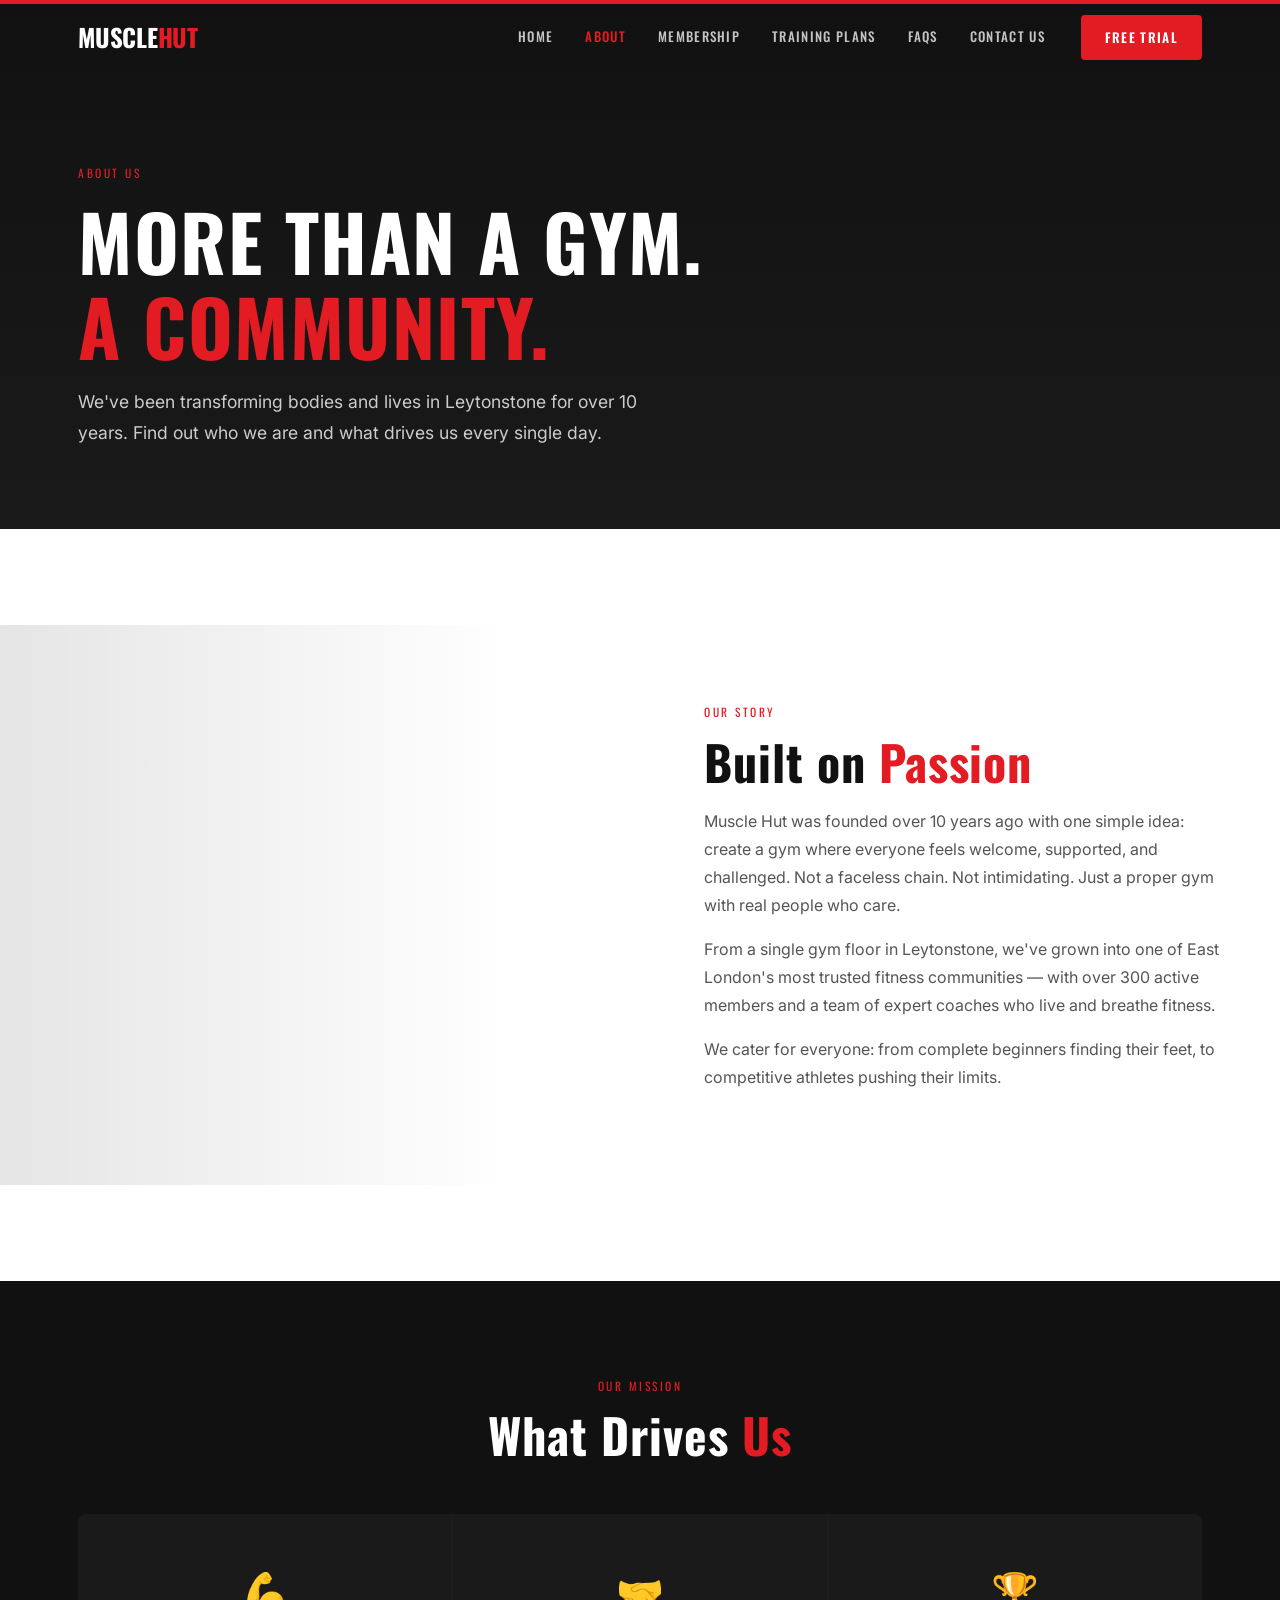
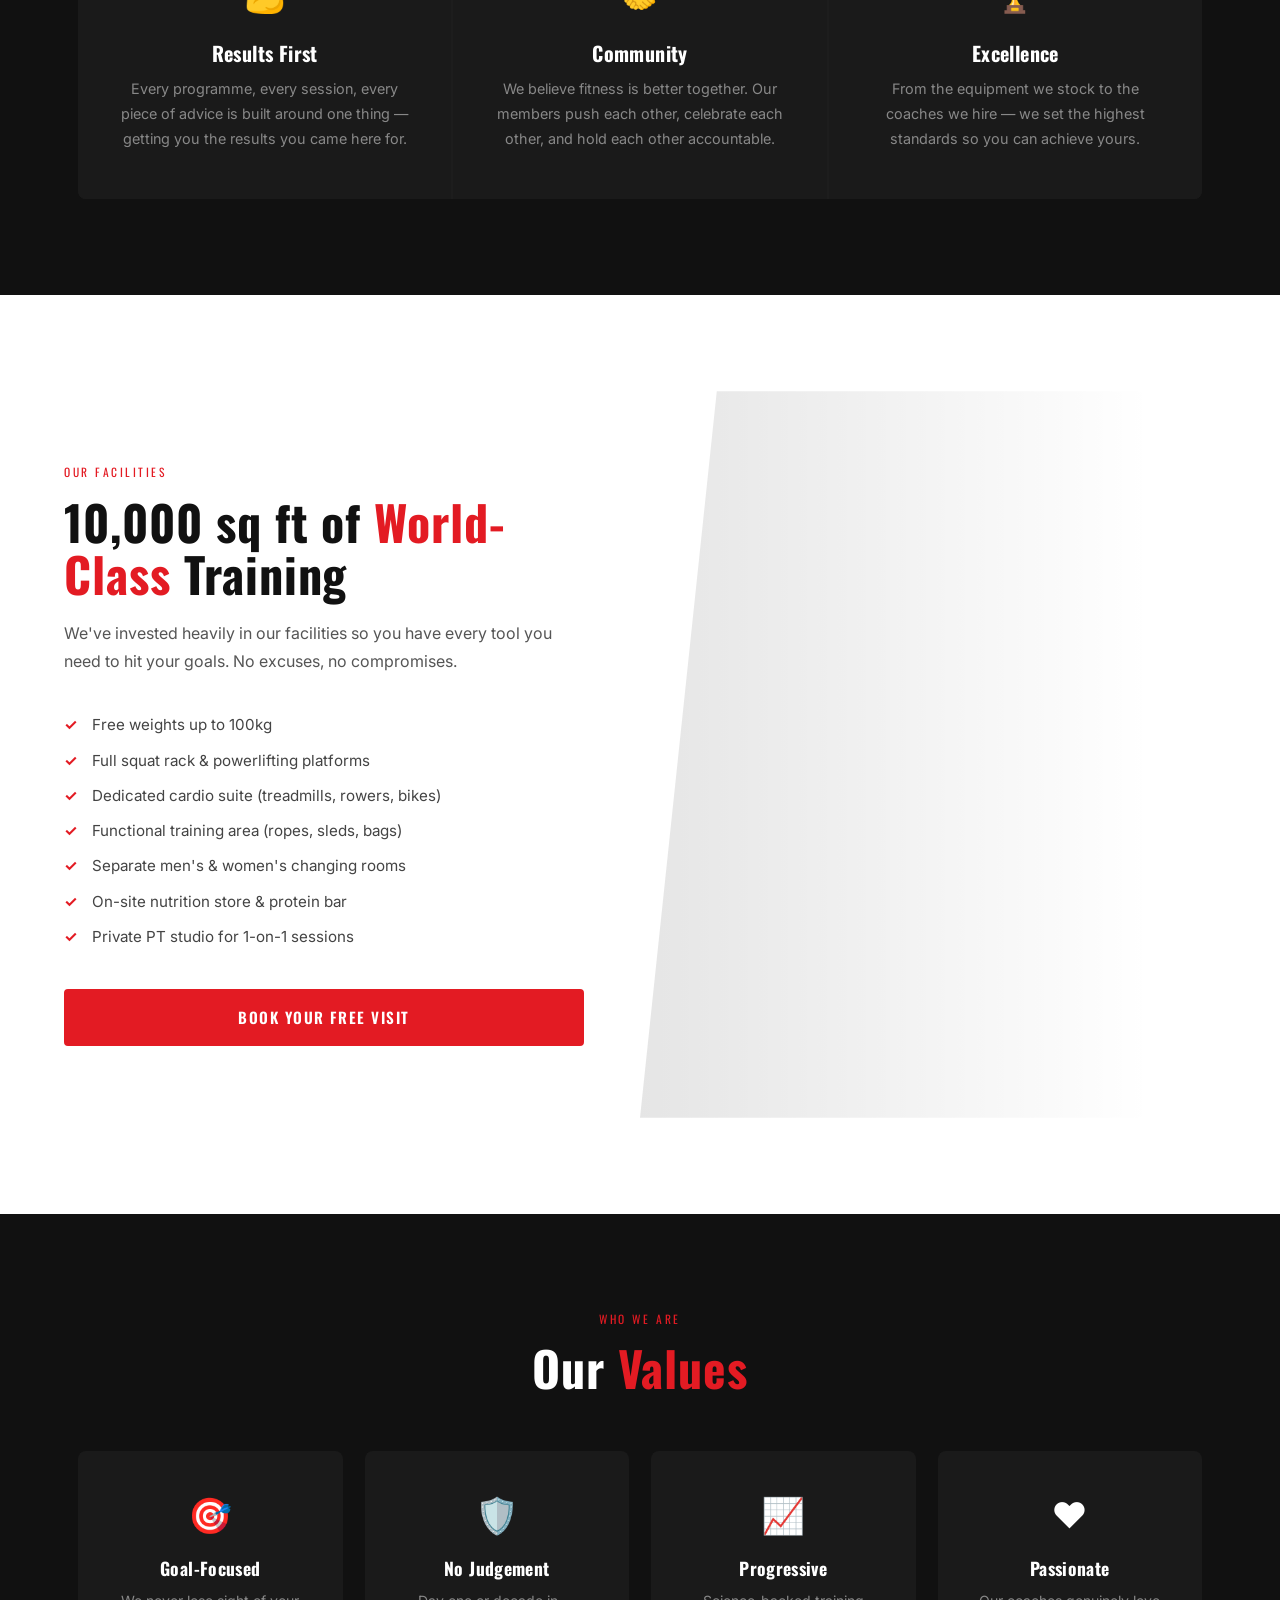
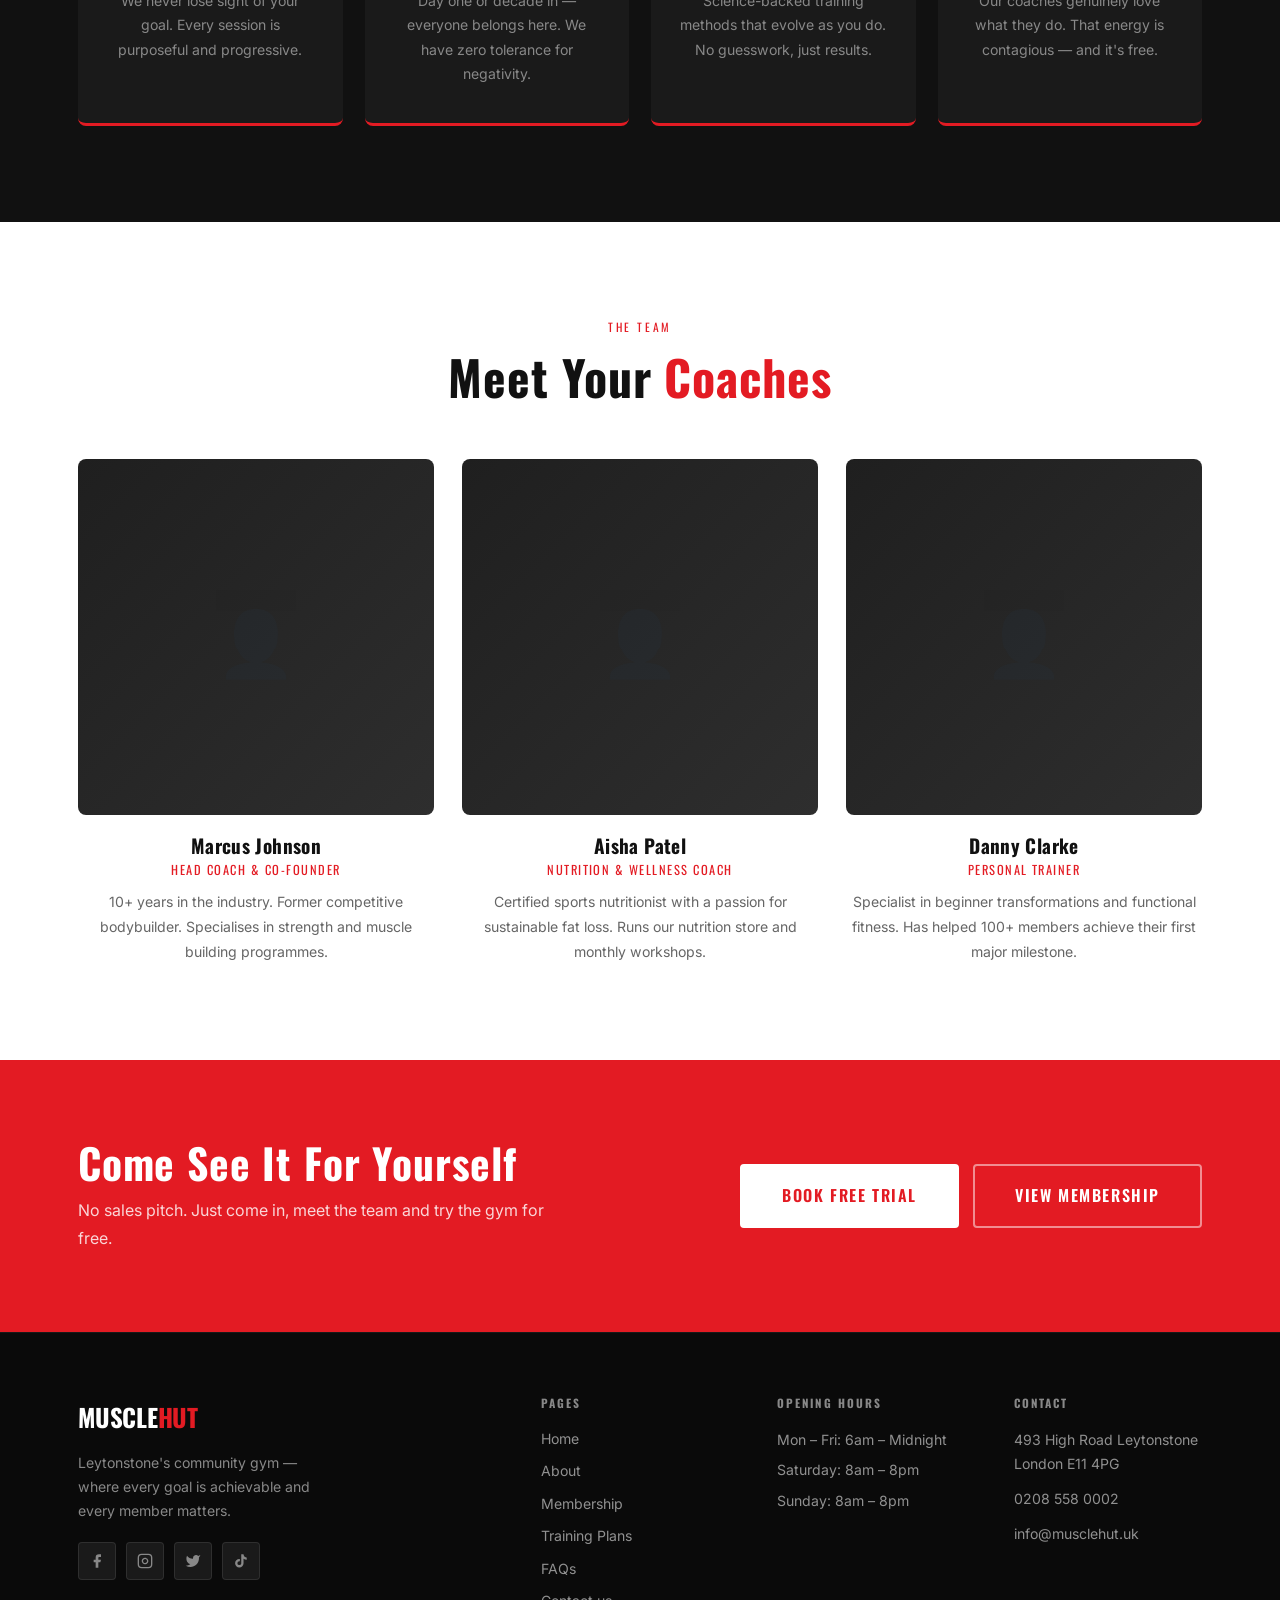
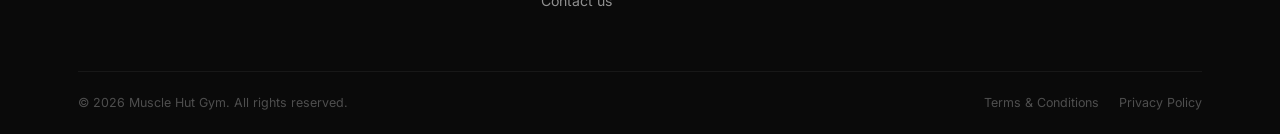
==== about.html @ a93a9c85 "Add files via upload" ====
<!DOCTYPE html>
<html lang="en">
<head>
  <meta charset="UTF-8" />
  <meta name="viewport" content="width=device-width, initial-scale=1.0" />
  <title>About Us | Muscle Hut Gym Leytonstone</title>
  <meta name="description" content="Learn about Muscle Hut Gym — our story, our coaches, and our mission to help every member achieve their fitness goals in Leytonstone." />
  <link rel="preconnect" href="https://fonts.googleapis.com" />
  <link rel="preconnect" href="https://fonts.gstatic.com" crossorigin />
  <link href="https://fonts.googleapis.com/css2?family=Oswald:wght@400;500;600;700&family=Inter:wght@300;400;500;600&display=swap" rel="stylesheet" />
  <link rel="stylesheet" href="style.css" />
  <style>
    /* Diagonal slide-over for about page */
    .slide-over-section {
      position: relative;
      background: var(--white);
      overflow: hidden;
    }
    .slide-over-inner {
      display: grid;
      grid-template-columns: 1fr 1fr;
      min-height: 560px;
      align-items: stretch;
    }
    .slide-img-panel {
      position: relative;
      overflow: hidden;
      clip-path: polygon(0 0, 100% 0, 88% 100%, 0 100%);
    }
    .slide-img-bg {
      position: absolute;
      inset: 0;
      width: 100%;
      height: 100%;
      object-fit: cover;
      transform: scale(1.08);
      transition: transform 0.9s cubic-bezier(0.25, 0.46, 0.45, 0.94);
      background-size: cover;
      background-position: center;
    }
    .slide-img-panel::after {
      content: '';
      position: absolute;
      inset: 0;
      background: linear-gradient(to right, rgba(0,0,0,0.1) 0%, transparent 80%);
      z-index: 1;
    }
    .slide-over-section.in-view .slide-img-bg { transform: scale(1); }
    .slide-text-panel {
      padding: 72px 56px 72px 64px;
      display: flex;
      flex-direction: column;
      justify-content: center;
    }
    .slide-text-panel h2 { color: var(--dark); margin-bottom: 18px; }
    .slide-text-panel p  { color: #555; margin-bottom: 16px; }
    .slide-text-panel .check-list li { color: #444; }

    /* Reversed layout */
    .slide-over-inner.reverse { direction: rtl; }
    .slide-over-inner.reverse > * { direction: ltr; }
    .slide-over-inner.reverse .slide-img-panel {
      clip-path: polygon(12% 0, 100% 0, 100% 100%, 0 100%);
    }

    .about-mission { background: var(--dark); padding: 96px 0; }
    .about-mission h2 { color: var(--white); text-align: center; margin-bottom: 52px; }
    .mission-grid {
      display: grid;
      grid-template-columns: repeat(3, 1fr);
      gap: 2px;
      background: rgba(255,255,255,0.05);
      border-radius: var(--radius-lg);
      overflow: hidden;
    }
    .mission-block {
      background: var(--dark-2);
      padding: 48px 36px;
      text-align: center;
      transition: background var(--transition);
    }
    .mission-block:hover { background: var(--dark-3); }
    .mission-icon { font-size: 2.4rem; margin-bottom: 18px; }
    .mission-block h3 { color: var(--white); margin-bottom: 12px; font-size: 1.25rem; }
    .mission-block p  { font-size: 0.9rem; color: var(--grey); }

    @media (max-width: 900px) {
      .slide-over-inner,
      .slide-over-inner.reverse { grid-template-columns: 1fr; direction: ltr; }
      .slide-img-panel { clip-path: none !important; height: 320px; }
      .slide-text-panel { padding: 52px 28px; }
      .mission-grid { grid-template-columns: 1fr; }
    }
  </style>
</head>
<body>

  <!-- NAV -->
  <nav id="navbar">
    <div class="nav-inner">
      <a href="index.html" class="logo"><span class="logo-muscle">MUSCLE</span><span class="logo-hut">HUT</span></a>
      <ul class="nav-links">
        <li><a href="index.html">Home</a></li>
        <li><a href="about.html" class="active">About</a></li>
        <li><a href="membership.html">Membership</a></li>
        <li><a href="training-plans.html">Training Plans</a></li>
        <li><a href="faqs.html">FAQs</a></li>
        <li><a href="contact.html">Contact us</a></li>
      </ul>
      <a href="contact.html" class="btn btn-red nav-cta">Free Trial</a>
      <button class="hamburger" aria-label="Menu"><span></span><span></span><span></span></button>
    </div>
    <div class="mobile-menu">
      <a href="index.html">Home</a>
      <a href="about.html">About</a>
      <a href="membership.html">Membership</a>
      <a href="training-plans.html">Training Plans</a>
      <a href="faqs.html">FAQs</a>
      <a href="contact.html">Contact us</a>
      <a href="contact.html" class="btn btn-red">Book Free Trial</a>
    </div>
  </nav>

  <!-- PAGE HERO -->
  <div class="page-hero" style="background:linear-gradient(to bottom, var(--dark) 0%, #1a1a1a 100%);">
    <div class="container">
      <span class="page-hero-eyebrow">About Us</span>
      <h1>More Than a Gym.<br /><span class="text-red">A Community.</span></h1>
      <p>We've been transforming bodies and lives in Leytonstone for over 10 years. Find out who we are and what drives us every single day.</p>
    </div>
  </div>

  <!-- OUR STORY — SLIDE-OVER -->
  <section class="slide-over-section" id="story">
    <div class="slide-over-inner">
      <div class="slide-img-panel">
        <div class="slide-img-bg" style="background-image:url('https://images.unsplash.com/photo-1571019614242-c5c5dee9f50b?w=900&q=80');"></div>
      </div>
      <div class="slide-text-panel">
        <span class="section-eyebrow">OUR STORY</span>
        <h2>Built on <span class="text-red">Passion</span></h2>
        <p>Muscle Hut was founded over 10 years ago with one simple idea: create a gym where everyone feels welcome, supported, and challenged. Not a faceless chain. Not intimidating. Just a proper gym with real people who care.</p>
        <p>From a single gym floor in Leytonstone, we've grown into one of East London's most trusted fitness communities — with over 300 active members and a team of expert coaches who live and breathe fitness.</p>
        <p>We cater for everyone: from complete beginners finding their feet, to competitive athletes pushing their limits.</p>
      </div>
    </div>
  </section>

  <!-- OUR MISSION -->
  <section class="about-mission">
    <div class="container">
      <span class="section-eyebrow" style="display:block;text-align:center;">OUR MISSION</span>
      <h2>What Drives <span class="text-red">Us</span></h2>
      <div class="mission-grid">
        <div class="mission-block fade-up">
          <div class="mission-icon">💪</div>
          <h3>Results First</h3>
          <p>Every programme, every session, every piece of advice is built around one thing — getting you the results you came here for.</p>
        </div>
        <div class="mission-block fade-up">
          <div class="mission-icon">🤝</div>
          <h3>Community</h3>
          <p>We believe fitness is better together. Our members push each other, celebrate each other, and hold each other accountable.</p>
        </div>
        <div class="mission-block fade-up">
          <div class="mission-icon">🏆</div>
          <h3>Excellence</h3>
          <p>From the equipment we stock to the coaches we hire — we set the highest standards so you can achieve yours.</p>
        </div>
      </div>
    </div>
  </section>

  <!-- FACILITIES — SLIDE-OVER REVERSED -->
  <section class="slide-over-section" id="facilities">
    <div class="slide-over-inner reverse">
      <div class="slide-img-panel">
        <div class="slide-img-bg" style="background-image:url('https://images.unsplash.com/photo-1534438327276-14e5300c3a48?w=900&q=80');"></div>
      </div>
      <div class="slide-text-panel">
        <span class="section-eyebrow">OUR FACILITIES</span>
        <h2>10,000 sq ft of <span class="text-red">World-Class</span> Training</h2>
        <p>We've invested heavily in our facilities so you have every tool you need to hit your goals. No excuses, no compromises.</p>
        <ul class="check-list">
          <li>Free weights up to 100kg</li>
          <li>Full squat rack & powerlifting platforms</li>
          <li>Dedicated cardio suite (treadmills, rowers, bikes)</li>
          <li>Functional training area (ropes, sleds, bags)</li>
          <li>Separate men's & women's changing rooms</li>
          <li>On-site nutrition store & protein bar</li>
          <li>Private PT studio for 1-on-1 sessions</li>
        </ul>
        <a href="contact.html" class="btn btn-red" style="margin-top:8px;">Book Your Free Visit</a>
      </div>
    </div>
  </section>

  <!-- VALUES -->
  <section class="values-section" style="background:var(--dark);padding:96px 0;">
    <div class="container">
      <span class="section-eyebrow" style="display:block;text-align:center;">WHO WE ARE</span>
      <h2 class="text-white text-center">Our <span class="text-red">Values</span></h2>
      <div class="values-grid" style="margin-top:52px;">
        <div class="value-card fade-up">
          <div class="value-icon">🎯</div>
          <h3>Goal-Focused</h3>
          <p>We never lose sight of your goal. Every session is purposeful and progressive.</p>
        </div>
        <div class="value-card fade-up">
          <div class="value-icon">🛡️</div>
          <h3>No Judgement</h3>
          <p>Day one or decade in — everyone belongs here. We have zero tolerance for negativity.</p>
        </div>
        <div class="value-card fade-up">
          <div class="value-icon">📈</div>
          <h3>Progressive</h3>
          <p>Science-backed training methods that evolve as you do. No guesswork, just results.</p>
        </div>
        <div class="value-card fade-up">
          <div class="value-icon">❤️</div>
          <h3>Passionate</h3>
          <p>Our coaches genuinely love what they do. That energy is contagious — and it's free.</p>
        </div>
      </div>
    </div>
  </section>

  <!-- TEAM -->
  <section class="team-section">
    <div class="container">
      <span class="section-eyebrow" style="display:block;text-align:center;">THE TEAM</span>
      <h2 class="text-center">Meet Your <span class="text-red">Coaches</span></h2>
      <div class="team-grid" style="margin-top:52px;">
        <div class="team-card fade-up">
          <div class="team-photo">
            <div class="team-photo-inner" style="background:linear-gradient(135deg,#1f1f1f,#2e2e2e);">
              <span style="font-size:4rem;opacity:0.2;">👤</span>
            </div>
          </div>
          <h3>Marcus Johnson</h3>
          <span class="role">Head Coach & Co-Founder</span>
          <p>10+ years in the industry. Former competitive bodybuilder. Specialises in strength and muscle building programmes.</p>
        </div>
        <div class="team-card fade-up">
          <div class="team-photo">
            <div class="team-photo-inner" style="background:linear-gradient(135deg,#1f1f1f,#2e2e2e);">
              <span style="font-size:4rem;opacity:0.2;">👤</span>
            </div>
          </div>
          <h3>Aisha Patel</h3>
          <span class="role">Nutrition & Wellness Coach</span>
          <p>Certified sports nutritionist with a passion for sustainable fat loss. Runs our nutrition store and monthly workshops.</p>
        </div>
        <div class="team-card fade-up">
          <div class="team-photo">
            <div class="team-photo-inner" style="background:linear-gradient(135deg,#1f1f1f,#2e2e2e);">
              <span style="font-size:4rem;opacity:0.2;">👤</span>
            </div>
          </div>
          <h3>Danny Clarke</h3>
          <span class="role">Personal Trainer</span>
          <p>Specialist in beginner transformations and functional fitness. Has helped 100+ members achieve their first major milestone.</p>
        </div>
      </div>
    </div>
  </section>

  <!-- CTA -->
  <section class="home-cta-banner">
    <div class="container">
      <div class="home-cta-inner">
        <div>
          <h2>Come See It For Yourself</h2>
          <p>No sales pitch. Just come in, meet the team and try the gym for free.</p>
        </div>
        <div class="cta-actions">
          <a href="contact.html" class="btn btn-white btn-lg">Book Free Trial</a>
          <a href="membership.html" class="btn btn-outline-white btn-lg">View Membership</a>
        </div>
      </div>
    </div>
  </section>

  <!-- FOOTER -->
  <footer class="site-footer">
    <div class="container">
      <div class="footer-top">
        <div class="footer-brand">
          <a href="index.html" class="logo"><span class="logo-muscle">MUSCLE</span><span class="logo-hut">HUT</span></a>
          <p>Leytonstone's community gym — where every goal is achievable and every member matters.</p>
          <div class="social-links" style="margin-top:20px;">
            <a href="https://www.facebook.com/p/Muscle-Hut-Gym-Leytonstone-100083789829434/" target="_blank" rel="noopener" class="social-btn" aria-label="Facebook"><svg viewBox="0 0 24 24" fill="currentColor"><path d="M18 2h-3a5 5 0 0 0-5 5v3H7v4h3v8h4v-8h3l1-4h-4V7a1 1 0 0 1 1-1h3z"/></svg></a>
            <a href="https://www.instagram.com/musclehutleytonstone/" target="_blank" rel="noopener" class="social-btn" aria-label="Instagram"><svg viewBox="0 0 24 24" fill="none" stroke="currentColor" stroke-width="2"><rect x="2" y="2" width="20" height="20" rx="5"/><path d="M16 11.37A4 4 0 1 1 12.63 8 4 4 0 0 1 16 11.37z"/><line x1="17.5" y1="6.5" x2="17.51" y2="6.5"/></svg></a>
            <a href="https://x.com/muscle_hut" target="_blank" rel="noopener" class="social-btn" aria-label="X (Twitter)"><svg viewBox="0 0 24 24" fill="currentColor"><path d="M23 3a10.9 10.9 0 0 1-3.14 1.53 4.48 4.48 0 0 0-7.86 3v1A10.66 10.66 0 0 1 3 4s-4 9 5 13a11.64 11.64 0 0 1-7 2c9 5 20 0 20-11.5a4.5 4.5 0 0 0-.08-.83A7.72 7.72 0 0 0 23 3z"/></svg></a>
            <a href="https://www.tiktok.com/@musclehutleytonstone_" target="_blank" rel="noopener" class="social-btn" aria-label="TikTok"><svg viewBox="0 0 24 24" fill="currentColor"><path d="M19.59 6.69a4.83 4.83 0 0 1-3.77-4.25V2h-3.45v13.67a2.89 2.89 0 0 1-2.88 2.5 2.89 2.89 0 0 1-2.89-2.89 2.89 2.89 0 0 1 2.89-2.89c.28 0 .54.04.79.1V9.01a6.33 6.33 0 0 0-.79-.05 6.34 6.34 0 0 0-6.34 6.34 6.34 6.34 0 0 0 6.34 6.34 6.34 6.34 0 0 0 6.33-6.34V8.69a8.18 8.18 0 0 0 4.78 1.52V6.73a4.85 4.85 0 0 1-1.01-.04z"/></svg></a>
          </div>
        </div>
        <div class="footer-col"><h4>Pages</h4><a href="index.html">Home</a><a href="about.html">About</a><a href="membership.html">Membership</a><a href="training-plans.html">Training Plans</a><a href="faqs.html">FAQs</a><a href="contact.html">Contact us</a></div>
        <div class="footer-col"><h4>Opening Hours</h4><p>Mon – Fri: 6am – Midnight</p><p>Saturday: 8am – 8pm</p><p>Sunday: 8am – 8pm</p></div>
        <div class="footer-col"><h4>Contact</h4><p>493 High Road Leytonstone<br />London E11 4PG</p><p style="margin-top:10px;"><a href="tel:02085580002" style="color:rgba(255,255,255,0.55);">0208 558 0002</a></p><p><a href="mailto:info@musclehut.uk" style="color:rgba(255,255,255,0.55);">info@musclehut.uk</a></p></div>
      </div>
      <div class="footer-bottom">
        <p>© 2026 Muscle Hut Gym. All rights reserved.</p>
        <div style="display:flex;gap:20px;"><a href="terms.html">Terms &amp; Conditions</a><a href="privacy.html">Privacy Policy</a></div>
      </div>
    </div>
  </footer>

  <div class="sticky-cta"><a href="contact.html" class="btn btn-red btn-full">Book Your FREE Trial</a></div>
  <script src="script.js"></script>
</body>
</html>
---- style.css ----
/* ============================================
   MUSCLE HUT — GLOBAL STYLES
   ============================================ */

:root {
  --red: #e31b23;
  --red-dark: #b51219;
  --black: #0a0a0a;
  --dark: #111111;
  --dark-2: #1a1a1a;
  --dark-3: #222222;
  --grey: #888888;
  --grey-light: #cccccc;
  --white: #ffffff;
  --font-heading: 'Oswald', sans-serif;
  --font-body: 'Inter', sans-serif;
  --radius: 4px;
  --radius-lg: 8px;
  --transition: 0.25s ease;
  --shadow: 0 4px 24px rgba(0,0,0,0.25);
  --shadow-lg: 0 8px 48px rgba(0,0,0,0.45);
}

*, *::before, *::after { box-sizing: border-box; margin: 0; padding: 0; }
html { scroll-behavior: smooth; }

body {
  background: var(--dark);
  color: var(--white);
  font-family: var(--font-body);
  font-size: 16px;
  line-height: 1.6;
  overflow-x: hidden;
}

img { display: block; max-width: 100%; }
a { color: inherit; text-decoration: none; }
ul { list-style: none; }

/* ---- TYPOGRAPHY ---- */
h1, h2, h3, h4 {
  font-family: var(--font-heading);
  font-weight: 700;
  line-height: 1.1;
  letter-spacing: 0.02em;
}
h1 { font-size: clamp(2.6rem, 6vw, 5rem); }
h2 { font-size: clamp(2rem, 4vw, 3rem); }
h3 { font-size: 1.4rem; }

p { color: var(--grey-light); line-height: 1.75; }

.text-red   { color: var(--red); }
.text-white { color: var(--white); }
.text-grey  { color: var(--grey); }
.text-dark  { color: var(--dark); }
.text-center { text-align: center; }

/* ---- LAYOUT ---- */
.container { max-width: 1180px; margin: 0 auto; padding: 0 28px; }

.page-hero {
  padding: 160px 0 80px;
  background: var(--dark);
  position: relative;
  overflow: hidden;
}
.page-hero::before {
  content: '';
  position: absolute;
  top: 0; left: 0; right: 0;
  height: 4px;
  background: var(--red);
}
.page-hero-eyebrow {
  display: inline-block;
  font-family: var(--font-heading);
  font-size: 0.72rem;
  letter-spacing: 0.22em;
  text-transform: uppercase;
  color: var(--red);
  margin-bottom: 16px;
}
.page-hero h1 { color: var(--white); text-transform: uppercase; margin-bottom: 20px; }
.page-hero p  { font-size: 1.1rem; color: var(--grey-light); max-width: 560px; }

section { padding: 96px 0; }

.section-eyebrow {
  display: inline-block;
  font-family: var(--font-heading);
  font-size: 0.72rem;
  letter-spacing: 0.22em;
  text-transform: uppercase;
  color: var(--red);
  margin-bottom: 14px;
}

.section-sub {
  font-size: 1.05rem;
  color: var(--grey);
  margin: 14px auto 52px;
  max-width: 540px;
}

/* ---- BUTTONS ---- */
.btn {
  display: inline-flex;
  align-items: center;
  justify-content: center;
  gap: 8px;
  padding: 14px 32px;
  border-radius: var(--radius);
  font-family: var(--font-heading);
  font-size: 0.95rem;
  font-weight: 600;
  letter-spacing: 0.1em;
  text-transform: uppercase;
  cursor: pointer;
  border: 2px solid transparent;
  transition: all var(--transition);
  white-space: nowrap;
}
.btn-red  { background: var(--red); color: var(--white); border-color: var(--red); }
.btn-red:hover { background: var(--red-dark); border-color: var(--red-dark); transform: translateY(-2px); box-shadow: 0 6px 24px rgba(227,27,35,0.4); }
.btn-outline { background: transparent; color: var(--white); border-color: rgba(255,255,255,0.35); }
.btn-outline:hover { border-color: var(--white); background: rgba(255,255,255,0.07); transform: translateY(-2px); }
.btn-outline-dark { background: transparent; color: var(--dark); border-color: rgba(0,0,0,0.3); }
.btn-outline-dark:hover { background: var(--dark); color: var(--white); border-color: var(--dark); }
.btn-outline-light { background: transparent; color: var(--white); border-color: rgba(255,255,255,0.3); }
.btn-outline-light:hover { border-color: var(--white); background: rgba(255,255,255,0.09); }
.btn-lg   { padding: 17px 40px; font-size: 1rem; }
.btn-full { width: 100%; }

/* ---- NAV ---- */
#navbar {
  position: fixed;
  top: 0; left: 0; right: 0;
  z-index: 1000;
  transition: background var(--transition), box-shadow var(--transition);
}
#navbar.scrolled {
  background: rgba(10,10,10,0.97);
  box-shadow: 0 2px 20px rgba(0,0,0,0.5);
  backdrop-filter: blur(14px);
}

.nav-inner {
  max-width: 1180px;
  margin: 0 auto;
  padding: 0 28px;
  display: flex;
  align-items: center;
  height: 74px;
  gap: 0;
}

.logo {
  font-family: var(--font-heading);
  font-size: 1.55rem;
  font-weight: 700;
  letter-spacing: -0.01em;
  flex-shrink: 0;
  margin-right: auto;
}
.logo-muscle { color: var(--white); }
.logo-hut    { color: var(--red); }

.nav-links {
  display: flex;
  gap: 8px;
  margin-right: 24px;
}
.nav-links a {
  font-family: var(--font-heading);
  font-size: 0.82rem;
  font-weight: 500;
  letter-spacing: 0.1em;
  text-transform: uppercase;
  color: rgba(255,255,255,0.75);
  padding: 8px 12px;
  border-radius: var(--radius);
  transition: color var(--transition), background var(--transition);
}
.nav-links a:hover,
.nav-links a.active { color: var(--white); }
.nav-links a.active { color: var(--red); }

.nav-cta { padding: 10px 22px; font-size: 0.82rem; flex-shrink: 0; }

.hamburger {
  display: none;
  flex-direction: column;
  gap: 5px;
  background: none;
  border: none;
  cursor: pointer;
  padding: 6px;
}
.hamburger span {
  display: block;
  width: 24px;
  height: 2px;
  background: var(--white);
  border-radius: 2px;
  transition: all var(--transition);
}

.mobile-menu {
  display: none;
  flex-direction: column;
  padding: 12px 28px 24px;
  background: rgba(10,10,10,0.98);
  border-top: 1px solid rgba(255,255,255,0.07);
  gap: 2px;
}
.mobile-menu a {
  font-family: var(--font-heading);
  font-size: 1rem;
  letter-spacing: 0.08em;
  text-transform: uppercase;
  padding: 13px 0;
  color: rgba(255,255,255,0.8);
  border-bottom: 1px solid rgba(255,255,255,0.05);
  transition: color var(--transition);
}
.mobile-menu a:last-child { border: none; margin-top: 8px; }
.mobile-menu a:hover { color: var(--red); }
.mobile-menu.open { display: flex; }

/* ---- FOOTER ---- */
.site-footer {
  background: var(--black);
  border-top: 1px solid rgba(255,255,255,0.06);
}
.footer-top {
  padding: 64px 0 48px;
  display: grid;
  grid-template-columns: 2.2fr 1fr 1fr 1fr;
  gap: 48px;
  border-bottom: 1px solid rgba(255,255,255,0.06);
}
.footer-brand p {
  margin-top: 14px;
  font-size: 0.88rem;
  color: var(--grey);
  line-height: 1.7;
  max-width: 260px;
}
.footer-col h4 {
  font-family: var(--font-heading);
  font-size: 0.72rem;
  letter-spacing: 0.18em;
  text-transform: uppercase;
  color: var(--grey);
  margin-bottom: 18px;
}
.footer-col a {
  display: block;
  font-size: 0.88rem;
  color: rgba(255,255,255,0.55);
  margin-bottom: 10px;
  transition: color var(--transition);
}
.footer-col a:hover { color: var(--red); }
.footer-col p {
  font-size: 0.88rem;
  color: rgba(255,255,255,0.55);
  margin-bottom: 6px;
}

.footer-bottom {
  padding: 20px 0;
  display: flex;
  align-items: center;
  justify-content: space-between;
  flex-wrap: wrap;
  gap: 12px;
}
.footer-bottom p { font-size: 0.78rem; color: rgba(255,255,255,0.28); margin: 0; }
.footer-bottom a { color: rgba(255,255,255,0.28); font-size: 0.78rem; transition: color var(--transition); }
.footer-bottom a:hover { color: var(--red); }

.social-links { display: flex; gap: 10px; }
.social-btn {
  width: 38px; height: 38px;
  background: var(--dark-2);
  border: 1px solid rgba(255,255,255,0.09);
  border-radius: var(--radius);
  display: flex;
  align-items: center;
  justify-content: center;
  color: var(--grey);
  transition: all var(--transition);
}
.social-btn svg { width: 16px; height: 16px; }
.social-btn:hover { background: var(--red); border-color: var(--red); color: var(--white); }

/* ---- TRUST BAR ---- */
.trust-bar { background: var(--red); padding: 14px 0; }
.trust-items {
  display: flex;
  align-items: center;
  justify-content: center;
  gap: 40px;
  flex-wrap: wrap;
}
.trust-item {
  display: flex;
  align-items: center;
  gap: 8px;
  font-family: var(--font-heading);
  font-size: 0.82rem;
  font-weight: 500;
  letter-spacing: 0.07em;
  text-transform: uppercase;
  color: var(--white);
}
.trust-item svg { flex-shrink: 0; }

/* ---- CHECK LIST ---- */
.check-list { display: flex; flex-direction: column; gap: 11px; margin: 22px 0 32px; }
.check-list li {
  font-size: 0.95rem;
  padding-left: 28px;
  position: relative;
}
.check-list li::before {
  content: '✓';
  position: absolute;
  left: 0;
  color: var(--red);
  font-weight: 700;
}

/* ---- FORMS ---- */
.form-group { display: flex; flex-direction: column; gap: 7px; }
.form-group label {
  font-family: var(--font-heading);
  font-size: 0.72rem;
  letter-spacing: 0.14em;
  text-transform: uppercase;
  color: var(--grey);
}
.form-row { display: grid; grid-template-columns: 1fr 1fr; gap: 14px; }

input, select, textarea {
  width: 100%;
  padding: 14px 16px;
  background: rgba(255,255,255,0.05);
  border: 1px solid rgba(255,255,255,0.11);
  border-radius: var(--radius);
  color: var(--white);
  font-family: var(--font-body);
  font-size: 0.95rem;
  outline: none;
  transition: border-color var(--transition);
}
input::placeholder,
textarea::placeholder { color: rgba(255,255,255,0.28); }
input:focus,
select:focus,
textarea:focus { border-color: var(--red); }

select {
  appearance: none;
  background-image: url("data:image/svg+xml,%3Csvg xmlns='http://www.w3.org/2000/svg' width='12' height='12' viewBox='0 0 24 24' fill='none' stroke='%23888' stroke-width='2'%3E%3Cpolyline points='6 9 12 15 18 9'%3E%3C/polyline%3E%3C/svg%3E");
  background-repeat: no-repeat;
  background-position: right 16px center;
  cursor: pointer;
}
select option { background: var(--dark-2); color: var(--white); }
textarea { resize: vertical; min-height: 130px; }

/* ---- ANIMATIONS ---- */
.fade-up {
  opacity: 0;
  transform: translateY(28px);
  transition: opacity 0.55s ease, transform 0.55s ease;
}
.fade-up.visible { opacity: 1; transform: translateY(0); }

/* ---- STICKY CTA ---- */
.sticky-cta {
  display: none;
  position: fixed;
  bottom: 0; left: 0; right: 0;
  z-index: 900;
  padding: 12px 16px;
  background: rgba(10,10,10,0.97);
  border-top: 1px solid rgba(255,255,255,0.09);
  box-shadow: 0 -4px 20px rgba(0,0,0,0.4);
}

/* ============================================
   HOME PAGE
   ============================================ */

/* Hero */
#home-hero {
  position: relative;
  min-height: 100vh;
  display: flex;
  align-items: center;
  overflow: hidden;
}
.home-hero-bg {
  position: absolute;
  inset: 0;
  background:
    url('https://images.unsplash.com/photo-1534438327276-14e5300c3a48?w=1600&q=80')
    center/cover no-repeat;
}
.home-hero-overlay {
  position: absolute;
  inset: 0;
  background: linear-gradient(
    to right,
    rgba(10,10,10,0.94) 0%,
    rgba(10,10,10,0.72) 55%,
    rgba(10,10,10,0.38) 100%
  );
}
.home-hero-content {
  position: relative;
  z-index: 2;
  padding: 140px 28px 100px;
  max-width: 680px;
  margin-left: auto;
  margin-right: auto;
}
@media (min-width: 1180px) {
  .home-hero-content {
    margin-left: calc((100vw - 1180px) / 2 + 28px);
    margin-right: 0;
  }
}
.hero-badge {
  display: inline-block;
  background: var(--red);
  color: var(--white);
  font-family: var(--font-heading);
  font-size: 0.68rem;
  font-weight: 600;
  letter-spacing: 0.22em;
  text-transform: uppercase;
  padding: 6px 14px;
  margin-bottom: 22px;
  border-radius: 2px;
}
#home-hero h1 {
  color: var(--white);
  text-transform: uppercase;
  margin-bottom: 22px;
  text-shadow: 0 2px 24px rgba(0,0,0,0.4);
}
.hero-sub {
  font-size: 1.12rem;
  color: rgba(255,255,255,0.72);
  margin-bottom: 38px;
  line-height: 1.75;
}
.hero-actions { display: flex; gap: 14px; flex-wrap: wrap; margin-bottom: 60px; }

.hero-stats { display: flex; align-items: center; gap: 32px; flex-wrap: wrap; }
.stat { display: flex; flex-direction: column; }
.stat-num {
  font-family: var(--font-heading);
  font-size: 2.2rem;
  font-weight: 700;
  color: var(--white);
  line-height: 1;
}
.stat-label {
  font-size: 0.72rem;
  color: rgba(255,255,255,0.45);
  letter-spacing: 0.1em;
  text-transform: uppercase;
  margin-top: 5px;
}
.stat-divider { width: 1px; height: 44px; background: rgba(255,255,255,0.14); }

.scroll-hint {
  position: absolute;
  bottom: 36px;
  left: 50%;
  transform: translateX(-50%);
  display: flex;
  flex-direction: column;
  align-items: center;
  gap: 8px;
  color: rgba(255,255,255,0.35);
  font-size: 0.62rem;
  letter-spacing: 0.18em;
  text-transform: uppercase;
  font-family: var(--font-heading);
}
.scroll-line {
  width: 1px;
  height: 42px;
  background: linear-gradient(to bottom, rgba(255,255,255,0.38), transparent);
  animation: scrollPulse 2s ease infinite;
}
@keyframes scrollPulse {
  0%,100% { opacity:0.4; transform:scaleY(1); }
  50%      { opacity:1;   transform:scaleY(0.55); }
}

/* Home About Preview */
.home-about { background: var(--white); }
.home-about-inner {
  display: grid;
  grid-template-columns: 1fr 1fr;
  gap: 80px;
  align-items: center;
}
.about-img-wrap { position: relative; }
.about-img-box {
  aspect-ratio: 4/5;
  background:
    url('https://images.unsplash.com/photo-1571019614242-c5c5dee9f50b?w=800&q=80')
    center/cover no-repeat;
  border-radius: var(--radius-lg);
  overflow: hidden;
  position: relative;
}
.about-img-box::after {
  content: '';
  position: absolute;
  inset: 0;
  background: linear-gradient(to top, rgba(0,0,0,0.45) 0%, transparent 50%);
}
.about-accent {
  position: absolute;
  bottom: -20px;
  right: -20px;
  background: var(--red);
  color: var(--white);
  padding: 20px 24px;
  border-radius: var(--radius-lg);
  box-shadow: var(--shadow);
  text-align: center;
  z-index: 2;
}
.accent-num  { display: block; font-family: var(--font-heading); font-size: 2rem; font-weight: 700; line-height: 1; }
.accent-text { display: block; font-size: 0.75rem; margin-top: 4px; opacity: 0.92; }

.home-about h2 { color: var(--dark); margin-bottom: 18px; }
.home-about .check-list li { color: #444; }

/* Home Features */
.home-features { background: var(--dark); }
.home-features h2 { color: var(--white); text-align: center; margin-bottom: 56px; }
.features-grid {
  display: grid;
  grid-template-columns: repeat(3, 1fr);
  gap: 2px;
  background: rgba(255,255,255,0.05);
  border-radius: var(--radius-lg);
  overflow: hidden;
}
.feature-card {
  background: var(--dark-2);
  padding: 38px 30px;
  transition: background var(--transition);
}
.feature-card:hover { background: var(--dark-3); }
.feature-icon { width: 44px; height: 44px; margin-bottom: 18px; color: var(--red); }
.feature-icon svg { width: 100%; height: 100%; }
.feature-card h3 { color: var(--white); margin-bottom: 10px; font-size: 1.15rem; }
.feature-card p  { font-size: 0.88rem; color: var(--grey); line-height: 1.65; }

/* Home Membership Preview */
.home-membership { background: #f4f4f4; }
.home-membership h2 { color: var(--dark); text-align: center; margin-bottom: 10px; }
.home-membership .section-sub { color: #666; }
.plans-preview {
  display: grid;
  grid-template-columns: repeat(3, 1fr);
  gap: 22px;
  margin-top: 44px;
}
.plan-card {
  background: #141414;
  border-radius: 12px;
  padding: 36px 28px;
  border: 1px solid rgba(255,255,255,0.07);
  position: relative;
  overflow: hidden;
  transition: transform 0.3s ease, box-shadow 0.3s ease, border-color 0.3s ease;
}
.plan-card::before {
  content: '';
  position: absolute;
  top: 0; left: 0; right: 0;
  height: 3px;
  border-radius: 12px 12px 0 0;
  background: rgba(255,255,255,0.12);
}
.plan-card:hover {
  transform: translateY(-6px);
  border-color: rgba(255,255,255,0.14);
  box-shadow: 0 20px 56px rgba(0,0,0,0.5);
}
.plan-featured {
  background: linear-gradient(145deg, #1f0809 0%, #141414 55%);
  border-color: rgba(227,27,35,0.28);
  transform: scale(1.04);
}
.plan-featured::before { background: var(--red); }
.plan-featured:hover {
  transform: scale(1.04) translateY(-6px);
  box-shadow: 0 20px 56px rgba(227,27,35,0.18), 0 0 0 1px var(--red);
}
.plan-badge {
  position: absolute;
  top: 14px; right: 14px;
  background: var(--red);
  color: var(--white);
  font-family: var(--font-heading);
  font-size: 0.6rem;
  font-weight: 700;
  letter-spacing: 0.18em;
  padding: 4px 10px;
  border-radius: 4px;
  white-space: nowrap;
}
.plan-name {
  display: block;
  font-family: var(--font-heading);
  font-size: 0.65rem;
  letter-spacing: 0.22em;
  color: rgba(255,255,255,0.38);
  margin-bottom: 8px;
  text-transform: uppercase;
}
.plan-featured .plan-name { color: rgba(255,255,255,0.5); }
.plan-price { display: flex; align-items: baseline; gap: 4px; margin-bottom: 20px; }
.price-num {
  font-family: var(--font-heading);
  font-size: 3rem;
  font-weight: 700;
  color: var(--white);
  line-height: 1;
  letter-spacing: -0.02em;
}
.plan-featured .price-num { color: var(--white); }
.price-period { color: rgba(255,255,255,0.38); font-size: 0.88rem; }

.plan-features {
  display: flex;
  flex-direction: column;
  gap: 10px;
  margin-bottom: 28px;
  padding-top: 16px;
  border-top: 1px solid rgba(255,255,255,0.07);
}
.plan-features li {
  font-size: 0.85rem;
  color: rgba(255,255,255,0.55);
  padding-left: 20px;
  position: relative;
}
.plan-features li::before { content: '✓'; position: absolute; left: 0; color: var(--red); font-weight: 700; }
.plan-features li.disabled { color: rgba(255,255,255,0.2); }
.plan-features li.disabled::before { content: '–'; color: rgba(255,255,255,0.2); }
.plan-featured .plan-features li { color: rgba(255,255,255,0.7); }
.plan-featured .plan-features li.disabled { color: rgba(255,255,255,0.18); }
.plan-featured .plan-features li.disabled::before { color: rgba(255,255,255,0.18); }

.plans-note { text-align: center; margin-top: 36px; font-size: 0.88rem; }
.plans-note a { text-decoration: underline; }

/* Home Training Plans Preview */
.home-training { background: var(--dark); }
.home-training h2 { color: var(--white); text-align: center; margin-bottom: 10px; }
.home-training .section-sub { text-align: center; }
.training-preview {
  display: grid;
  grid-template-columns: repeat(3, 1fr);
  gap: 22px;
  margin-top: 44px;
}

/* Home Testimonials */
.home-testimonials { background: var(--white); }
.home-testimonials h2 { color: var(--dark); text-align: center; margin-bottom: 52px; }
.testimonials-grid {
  display: grid;
  grid-template-columns: repeat(3, 1fr);
  gap: 22px;
}
.testimonial-card {
  background: #f7f7f7;
  border-radius: var(--radius-lg);
  padding: 32px 28px;
  border-left: 4px solid var(--red);
}
.stars { color: #f5a623; font-size: 0.95rem; letter-spacing: 2px; margin-bottom: 14px; }
.testimonial-card p { color: #333; font-size: 0.93rem; font-style: italic; line-height: 1.8; margin-bottom: 22px; }
.testimonial-author { display: flex; align-items: center; gap: 12px; }
.author-avatar {
  width: 42px; height: 42px;
  background: var(--red);
  border-radius: 50%;
  display: flex;
  align-items: center;
  justify-content: center;
  font-family: var(--font-heading);
  font-size: 0.8rem;
  font-weight: 700;
  color: var(--white);
  flex-shrink: 0;
}
.testimonial-author strong { display: block; color: var(--dark); font-family: var(--font-heading); font-size: 0.92rem; }
.testimonial-author span  { font-size: 0.75rem; color: var(--grey); }

/* Home CTA Banner */
.home-cta-banner {
  background: var(--red);
  padding: 80px 0;
}
.home-cta-inner {
  display: flex;
  align-items: center;
  justify-content: space-between;
  gap: 40px;
  flex-wrap: wrap;
}
.home-cta-banner h2 { color: var(--white); font-size: clamp(1.8rem, 3.5vw, 2.6rem); }
.home-cta-banner p  { color: rgba(255,255,255,0.82); margin-top: 10px; max-width: 480px; }
.cta-actions { display: flex; gap: 14px; flex-wrap: wrap; flex-shrink: 0; }
.btn-white { background: var(--white); color: var(--red); border-color: var(--white); }
.btn-white:hover { background: #f0f0f0; transform: translateY(-2px); }
.btn-outline-white { background: transparent; color: var(--white); border-color: rgba(255,255,255,0.5); }
.btn-outline-white:hover { background: rgba(255,255,255,0.12); border-color: var(--white); }

/* ============================================
   ABOUT PAGE
   ============================================ */

.about-story { background: var(--white); }
.about-story-inner {
  display: grid;
  grid-template-columns: 1fr 1fr;
  gap: 80px;
  align-items: center;
}
.about-story h2 { color: var(--dark); margin-bottom: 20px; }
.about-story p  { color: #555; margin-bottom: 16px; }

.about-img-tall {
  aspect-ratio: 3/4;
  background:
    url('https://images.unsplash.com/photo-1581009146145-b5ef050c2e1e?w=800&q=80')
    center/cover no-repeat;
  border-radius: var(--radius-lg);
  overflow: hidden;
}

.values-section { background: var(--dark); }
.values-section h2 { color: var(--white); text-align: center; margin-bottom: 56px; }
.values-grid {
  display: grid;
  grid-template-columns: repeat(4, 1fr);
  gap: 22px;
}
.value-card {
  background: var(--dark-2);
  border-radius: var(--radius-lg);
  padding: 36px 26px;
  border-bottom: 3px solid var(--red);
  text-align: center;
}
.value-icon { font-size: 2.2rem; margin-bottom: 16px; }
.value-card h3 { color: var(--white); font-size: 1.1rem; margin-bottom: 10px; }
.value-card p  { font-size: 0.88rem; color: var(--grey); }

.team-section { background: var(--white); }
.team-section h2 { color: var(--dark); text-align: center; margin-bottom: 56px; }
.team-grid {
  display: grid;
  grid-template-columns: repeat(3, 1fr);
  gap: 28px;
}
.team-card { text-align: center; }
.team-photo {
  width: 100%;
  aspect-ratio: 1/1;
  border-radius: var(--radius-lg);
  background: var(--dark-2);
  margin-bottom: 20px;
  overflow: hidden;
  position: relative;
}
.team-photo-inner {
  width: 100%;
  height: 100%;
  display: flex;
  align-items: center;
  justify-content: center;
  font-family: var(--font-heading);
  font-size: 3rem;
  color: rgba(255,255,255,0.15);
  background: linear-gradient(135deg, var(--dark-2), var(--dark-3));
}
.team-card h3 { color: var(--dark); margin-bottom: 4px; font-size: 1.2rem; }
.team-card .role { color: var(--red); font-family: var(--font-heading); font-size: 0.78rem; letter-spacing: 0.12em; text-transform: uppercase; margin-bottom: 10px; display: block; }
.team-card p { font-size: 0.88rem; color: #666; }

/* ============================================
   MEMBERSHIP PAGE
   ============================================ */

.membership-plans { background: #f4f4f4; }
.membership-plans h2 { color: var(--dark); text-align: center; margin-bottom: 10px; }
.membership-plans .section-sub { color: #666; text-align: center; }

.membership-perks { background: var(--dark); }
.membership-perks h2 { color: var(--white); text-align: center; margin-bottom: 56px; }
.perks-grid {
  display: grid;
  grid-template-columns: repeat(4, 1fr);
  gap: 22px;
}
.perk-card {
  background: var(--dark-2);
  border-radius: var(--radius-lg);
  padding: 32px 24px;
  text-align: center;
  border-top: 3px solid transparent;
  transition: border-color var(--transition), transform var(--transition);
}
.perk-card:hover { border-color: var(--red); transform: translateY(-4px); }
.perk-icon { font-size: 2rem; margin-bottom: 14px; }
.perk-card h3 { color: var(--white); font-size: 1.05rem; margin-bottom: 8px; }
.perk-card p  { font-size: 0.85rem; color: var(--grey); }

.membership-compare { background: var(--white); overflow-x: auto; }
.membership-compare h2 { color: var(--dark); text-align: center; margin-bottom: 40px; }
.compare-table { width: 100%; border-collapse: collapse; min-width: 600px; }
.compare-table th {
  padding: 16px 20px;
  font-family: var(--font-heading);
  font-size: 0.82rem;
  letter-spacing: 0.1em;
  text-transform: uppercase;
  text-align: left;
  color: var(--dark);
  border-bottom: 2px solid #e0e0e0;
}
.compare-table th:first-child { color: var(--grey); }
.compare-table th.th-featured { background: var(--red); color: var(--white); border-radius: var(--radius) var(--radius) 0 0; }
.compare-table td {
  padding: 14px 20px;
  font-size: 0.9rem;
  color: #444;
  border-bottom: 1px solid #f0f0f0;
}
.compare-table td.td-featured { background: rgba(227,27,35,0.04); }
.compare-table tr:last-child td { border-bottom: none; }
.check-yes { color: var(--red); font-weight: 700; }
.check-no  { color: #ccc; }

.membership-cta { background: var(--dark-2); padding: 80px 0; text-align: center; }
.membership-cta h2 { color: var(--white); margin-bottom: 16px; }
.membership-cta p  { margin-bottom: 36px; font-size: 1.05rem; }
.membership-cta .cta-actions { justify-content: center; }

/* ============================================
   TRAINING PLANS PAGE
   ============================================ */

.training-intro { background: var(--dark); }
.training-intro-inner {
  display: grid;
  grid-template-columns: 1fr 1fr;
  gap: 80px;
  align-items: center;
}
.training-intro h2 { color: var(--white); margin-bottom: 18px; }
.training-intro p  { margin-bottom: 14px; }
.training-img {
  aspect-ratio: 4/3;
  background:
    url('https://images.unsplash.com/photo-1517836357463-d25dfeac3438?w=800&q=80')
    center/cover no-repeat;
  border-radius: var(--radius-lg);
}

.training-cards-section { background: var(--dark-2); }
.training-cards-section h2 { color: var(--white); text-align: center; margin-bottom: 10px; }
.training-cards-section .section-sub { text-align: center; }
.training-grid {
  display: grid;
  grid-template-columns: repeat(3, 1fr);
  gap: 22px;
  margin-top: 44px;
}
.training-card {
  background: var(--dark);
  border-radius: var(--radius-lg);
  padding: 38px 30px;
  border: 1px solid rgba(255,255,255,0.06);
  transition: border-color var(--transition), transform var(--transition);
  display: flex;
  flex-direction: column;
}
.training-card:hover { border-color: rgba(227,27,35,0.35); transform: translateY(-4px); }
.training-card-featured { border-color: var(--red); background: var(--dark-3); }
.training-tag {
  display: inline-block;
  background: var(--red);
  color: var(--white);
  font-family: var(--font-heading);
  font-size: 0.62rem;
  letter-spacing: 0.16em;
  padding: 4px 10px;
  margin-bottom: 14px;
  border-radius: 2px;
  align-self: flex-start;
}
.training-card h3 { color: var(--white); margin-bottom: 10px; }
.training-card > p { font-size: 0.9rem; color: var(--grey); margin-bottom: 18px; }
.training-card ul { display: flex; flex-direction: column; gap: 8px; margin-bottom: 28px; flex: 1; }
.training-card ul li {
  font-size: 0.85rem;
  color: rgba(255,255,255,0.5);
  padding-left: 18px;
  position: relative;
}
.training-card ul li::before { content: '→'; position: absolute; left: 0; color: var(--red); }

.training-tips { background: var(--dark); }
.training-tips h2 { color: var(--white); text-align: center; margin-bottom: 52px; }
.tips-grid {
  display: grid;
  grid-template-columns: repeat(2, 1fr);
  gap: 22px;
}
.tip-card {
  background: var(--dark-2);
  border-radius: var(--radius-lg);
  padding: 32px 28px;
  display: flex;
  gap: 20px;
}
.tip-num {
  font-family: var(--font-heading);
  font-size: 2.5rem;
  font-weight: 700;
  color: var(--red);
  line-height: 1;
  flex-shrink: 0;
  opacity: 0.6;
}
.tip-card h3 { color: var(--white); margin-bottom: 8px; font-size: 1.1rem; }
.tip-card p  { font-size: 0.88rem; color: var(--grey); }

/* ============================================
   FAQs PAGE
   ============================================ */

.faq-section { background: var(--dark); }
.faq-section h2 { color: var(--white); text-align: center; margin-bottom: 10px; }
.faq-section .section-sub { text-align: center; }
.faq-categories {
  display: flex;
  gap: 10px;
  justify-content: center;
  margin-bottom: 48px;
  flex-wrap: wrap;
}
.faq-cat-btn {
  font-family: var(--font-heading);
  font-size: 0.78rem;
  letter-spacing: 0.1em;
  text-transform: uppercase;
  padding: 9px 20px;
  border-radius: 30px;
  border: 1px solid rgba(255,255,255,0.14);
  background: transparent;
  color: var(--grey);
  cursor: pointer;
  transition: all var(--transition);
}
.faq-cat-btn:hover,
.faq-cat-btn.active { background: var(--red); border-color: var(--red); color: var(--white); }

.faq-list { max-width: 780px; margin: 0 auto; display: flex; flex-direction: column; gap: 2px; }
.faq-item {
  background: var(--dark-2);
  border-radius: var(--radius);
  overflow: hidden;
  border: 1px solid rgba(255,255,255,0.06);
}
.faq-question {
  width: 100%;
  display: flex;
  align-items: center;
  justify-content: space-between;
  gap: 16px;
  padding: 20px 24px;
  background: none;
  border: none;
  color: var(--white);
  font-family: var(--font-heading);
  font-size: 1rem;
  font-weight: 500;
  letter-spacing: 0.02em;
  text-align: left;
  cursor: pointer;
  transition: color var(--transition);
}
.faq-question:hover { color: var(--red); }
.faq-item.open .faq-question { color: var(--red); }
.faq-icon {
  font-size: 1.4rem;
  font-weight: 300;
  color: var(--red);
  flex-shrink: 0;
  transition: transform var(--transition);
  line-height: 1;
}
.faq-item.open .faq-icon { transform: rotate(45deg); }
.faq-answer { max-height: 0; overflow: hidden; transition: max-height 0.35s ease, padding 0.35s ease; padding: 0 24px; }
.faq-item.open .faq-answer { max-height: 300px; padding: 0 24px 20px; }
.faq-answer p { font-size: 0.95rem; color: var(--grey); }

.faq-cta { background: var(--dark-2); padding: 80px 0; text-align: center; }
.faq-cta h2 { color: var(--white); margin-bottom: 16px; }
.faq-cta p  { margin-bottom: 36px; }
.faq-cta .cta-actions { justify-content: center; }

/* ============================================
   CONTACT PAGE
   ============================================ */

.contact-section { background: var(--dark); }
.contact-inner {
  display: grid;
  grid-template-columns: 1fr 1.2fr;
  gap: 80px;
  align-items: start;
}
.contact-info h2 { color: var(--white); margin-bottom: 32px; }
.contact-detail {
  display: flex;
  align-items: flex-start;
  gap: 16px;
  margin-bottom: 24px;
}
.contact-detail svg { color: var(--red); flex-shrink: 0; margin-top: 3px; }
.contact-detail strong { display: block; color: var(--white); font-size: 0.82rem; margin-bottom: 3px; }
.contact-detail span  { color: var(--grey); font-size: 0.9rem; line-height: 1.6; }
.contact-detail a     { color: var(--grey); transition: color var(--transition); }
.contact-detail a:hover { color: var(--red); }

.opening-card {
  background: var(--dark-2);
  border-radius: var(--radius-lg);
  padding: 24px;
  border-left: 3px solid var(--red);
  margin: 28px 0;
}
.opening-card h3 { color: var(--white); font-size: 0.95rem; margin-bottom: 16px; }
.hours-grid { display: grid; grid-template-columns: auto 1fr; gap: 8px 24px; font-size: 0.87rem; }
.hours-grid span:nth-child(odd)  { color: var(--grey-light); }
.hours-grid span:nth-child(even) { color: var(--white); font-weight: 500; }

.contact-form-wrap { background: var(--dark-2); border-radius: var(--radius-lg); padding: 40px; }
.contact-form-wrap h3 { color: var(--white); font-size: 1.5rem; margin-bottom: 28px; }
.contact-form { display: flex; flex-direction: column; gap: 16px; }

.map-section { background: var(--dark-2); padding: 0; }
.map-placeholder {
  height: 380px;
  background:
    url('https://images.unsplash.com/photo-1524661135-423995f22d0b?w=1400&q=80')
    center/cover no-repeat;
  display: flex;
  align-items: center;
  justify-content: center;
  position: relative;
}
.map-placeholder::before {
  content: '';
  position: absolute;
  inset: 0;
  background: rgba(0,0,0,0.55);
}
.map-address {
  position: relative;
  z-index: 2;
  background: var(--dark);
  border-radius: var(--radius-lg);
  padding: 28px 36px;
  text-align: center;
  box-shadow: var(--shadow-lg);
}
.map-address h3 { color: var(--white); margin-bottom: 8px; }
.map-address p  { color: var(--grey); font-size: 0.9rem; margin-bottom: 16px; }

/* ============================================
   RESPONSIVE
   ============================================ */

@media (max-width: 1024px) {
  .footer-top           { grid-template-columns: 1fr 1fr; }
  .footer-brand         { grid-column: 1 / -1; }
  .features-grid        { grid-template-columns: repeat(2, 1fr); }
  .values-grid          { grid-template-columns: repeat(2, 1fr); }
  .perks-grid           { grid-template-columns: repeat(2, 1fr); }
  .plans-preview        { grid-template-columns: 1fr; max-width: 460px; margin-inline: auto; }
  .plan-featured        { transform: none; }
  .plan-featured:hover  { transform: translateY(-6px); box-shadow: 0 20px 56px rgba(227,27,35,0.18), 0 0 0 1px var(--red); }
  .training-preview,
  .training-grid        { grid-template-columns: 1fr 1fr; }
  .testimonials-grid    { grid-template-columns: 1fr 1fr; }
  .team-grid            { grid-template-columns: 1fr 1fr; }
  .tips-grid            { grid-template-columns: 1fr; }
  .contact-inner        { grid-template-columns: 1fr; gap: 52px; }
  .home-about-inner,
  .about-story-inner,
  .training-intro-inner { grid-template-columns: 1fr; gap: 48px; }
}

@media (max-width: 768px) {
  .nav-links, .nav-cta { display: none; }
  .hamburger { display: flex; margin-left: auto; }

  h1 { font-size: 2.6rem; }
  h2 { font-size: 1.9rem; }
  section { padding: 68px 0; }

  .home-hero-content { padding: 110px 28px 80px; }
  .hero-actions { flex-direction: column; }
  .hero-actions .btn { width: 100%; }

  .features-grid      { grid-template-columns: 1fr; }
  .values-grid        { grid-template-columns: 1fr 1fr; }
  .perks-grid         { grid-template-columns: 1fr 1fr; }
  .training-preview,
  .training-grid      { grid-template-columns: 1fr; }
  .testimonials-grid  { grid-template-columns: 1fr; max-width: 480px; margin-inline: auto; }
  .team-grid          { grid-template-columns: 1fr; max-width: 380px; margin-inline: auto; }
  .home-cta-inner     { flex-direction: column; text-align: center; }
  .home-cta-inner .cta-actions { justify-content: center; }
  .form-row           { grid-template-columns: 1fr; }
  .footer-top         { grid-template-columns: 1fr; }
  .footer-bottom      { flex-direction: column; align-items: center; text-align: center; }
  .trust-items        { gap: 16px; }
  .contact-form-wrap  { padding: 24px; }

  .sticky-cta { display: block; }
  body { padding-bottom: 68px; }
}

@media (max-width: 480px) {
  .hero-stats     { gap: 18px; }
  .stat-divider   { display: none; }
  .values-grid    { grid-template-columns: 1fr; }
  .perks-grid     { grid-template-columns: 1fr; }
  .faq-categories { gap: 8px; }
}
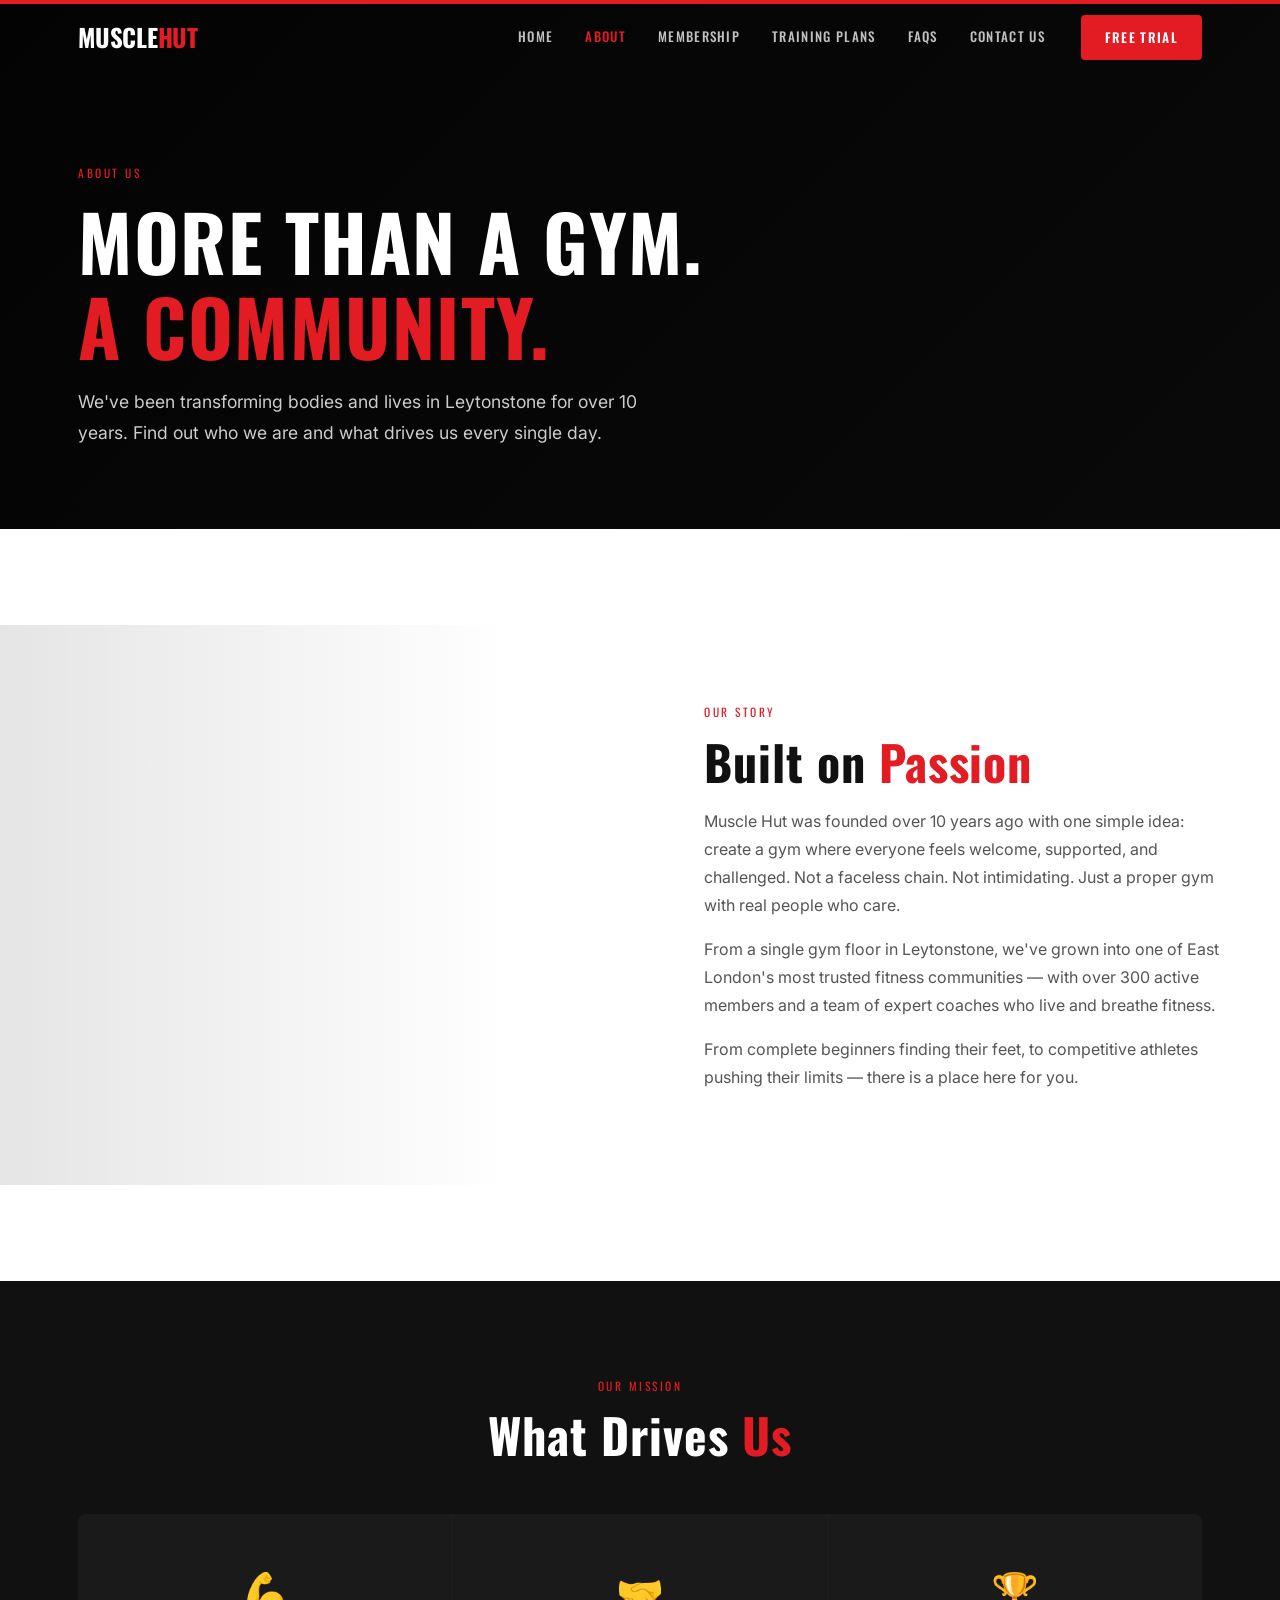
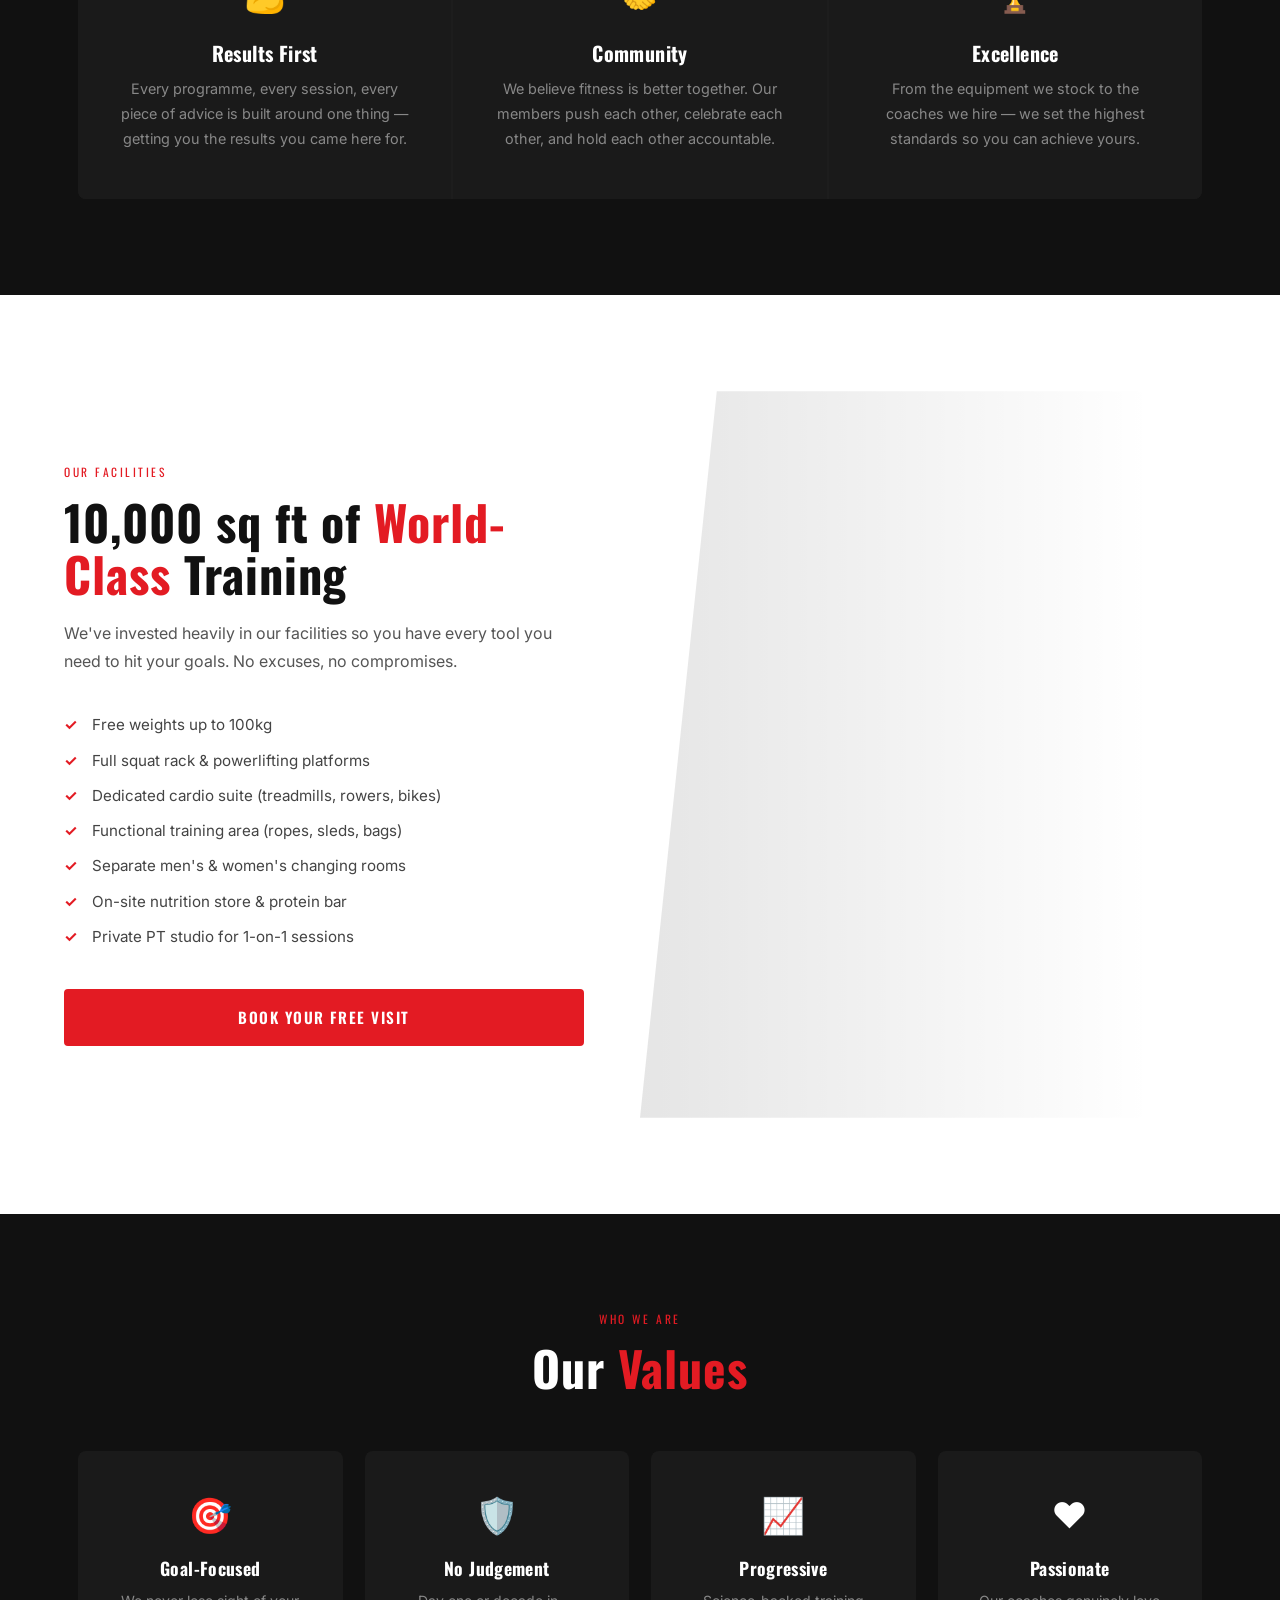
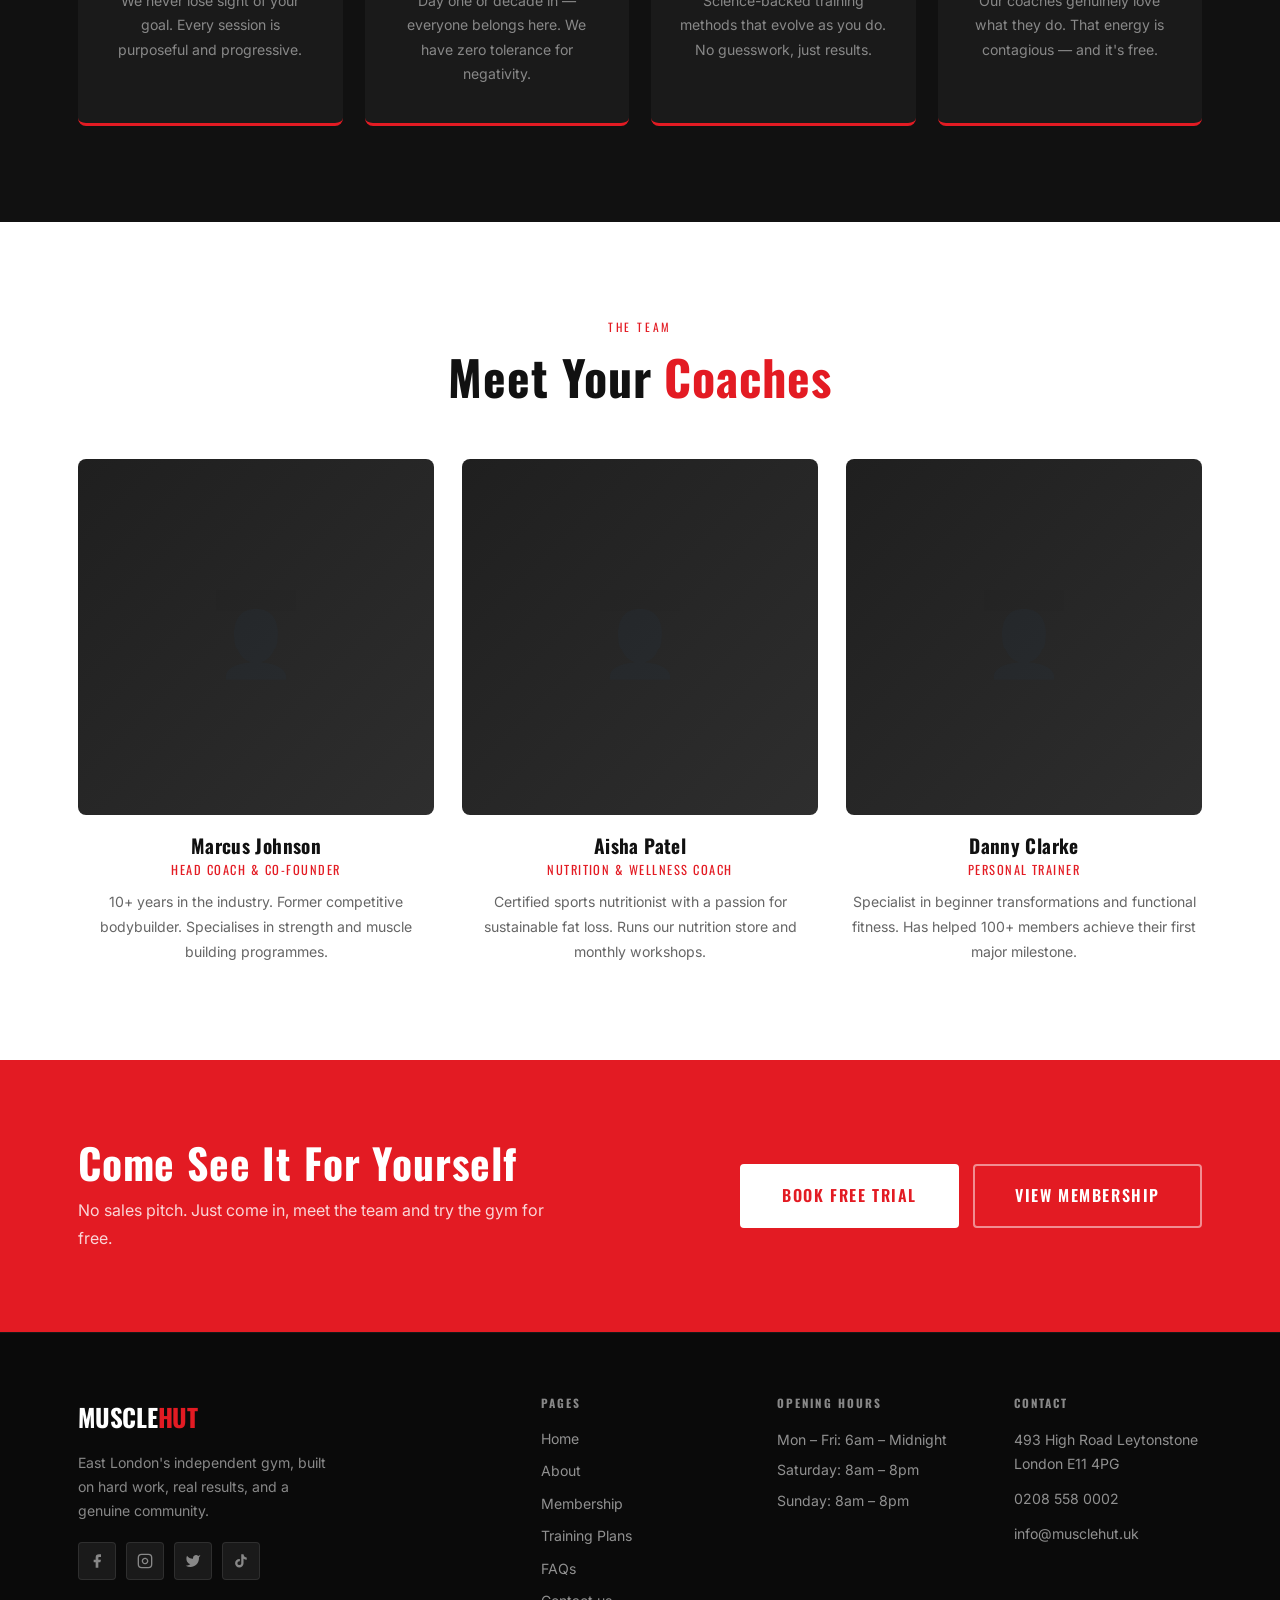
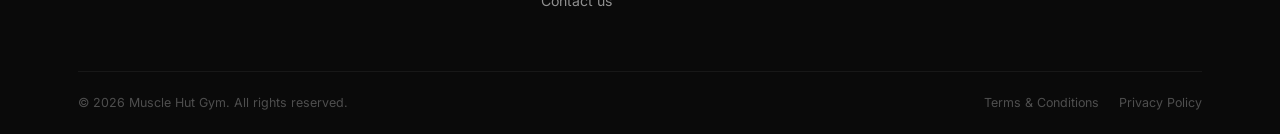
==== commit d39f1919: "Add files via upload" ====
--- a/about.html
+++ b/about.html
@@ -87,9 +87,13 @@
     @media (max-width: 900px) {
       .slide-over-inner,
       .slide-over-inner.reverse { grid-template-columns: 1fr; direction: ltr; }
-      .slide-img-panel { clip-path: none !important; height: 320px; }
-      .slide-text-panel { padding: 52px 28px; }
+      .slide-img-panel { clip-path: none !important; height: 280px; }
+      .slide-text-panel { padding: 44px 24px; }
       .mission-grid { grid-template-columns: 1fr; }
+    }
+    @media (max-width: 480px) {
+      .slide-img-panel  { height: 220px; }
+      .slide-text-panel { padding: 36px 16px; }
     }
   </style>
 </head>
@@ -122,7 +126,7 @@
   </nav>
 
   <!-- PAGE HERO -->
-  <div class="page-hero" style="background:linear-gradient(to bottom, var(--dark) 0%, #1a1a1a 100%);">
+  <div class="page-hero hero-about">
     <div class="container">
       <span class="page-hero-eyebrow">About Us</span>
       <h1>More Than a Gym.<br /><span class="text-red">A Community.</span></h1>
@@ -141,7 +145,7 @@
         <h2>Built on <span class="text-red">Passion</span></h2>
         <p>Muscle Hut was founded over 10 years ago with one simple idea: create a gym where everyone feels welcome, supported, and challenged. Not a faceless chain. Not intimidating. Just a proper gym with real people who care.</p>
         <p>From a single gym floor in Leytonstone, we've grown into one of East London's most trusted fitness communities — with over 300 active members and a team of expert coaches who live and breathe fitness.</p>
-        <p>We cater for everyone: from complete beginners finding their feet, to competitive athletes pushing their limits.</p>
+        <p>From complete beginners finding their feet, to competitive athletes pushing their limits — there is a place here for you.</p>
       </div>
     </div>
   </section>
@@ -175,7 +179,7 @@
   <section class="slide-over-section" id="facilities">
     <div class="slide-over-inner reverse">
       <div class="slide-img-panel">
-        <div class="slide-img-bg" style="background-image:url('https://images.unsplash.com/photo-1534438327276-14e5300c3a48?w=900&q=80');"></div>
+        <div class="slide-img-bg" style="background-image:url('https://images.unsplash.com/photo-1583454110551-21f2fa2afe61?w=900&q=80');"></div>
       </div>
       <div class="slide-text-panel">
         <span class="section-eyebrow">OUR FACILITIES</span>
@@ -287,7 +291,7 @@
       <div class="footer-top">
         <div class="footer-brand">
           <a href="index.html" class="logo"><span class="logo-muscle">MUSCLE</span><span class="logo-hut">HUT</span></a>
-          <p>Leytonstone's community gym — where every goal is achievable and every member matters.</p>
+          <p>East London's independent gym, built on hard work, real results, and a genuine community.</p>
           <div class="social-links" style="margin-top:20px;">
             <a href="https://www.facebook.com/p/Muscle-Hut-Gym-Leytonstone-100083789829434/" target="_blank" rel="noopener" class="social-btn" aria-label="Facebook"><svg viewBox="0 0 24 24" fill="currentColor"><path d="M18 2h-3a5 5 0 0 0-5 5v3H7v4h3v8h4v-8h3l1-4h-4V7a1 1 0 0 1 1-1h3z"/></svg></a>
             <a href="https://www.instagram.com/musclehutleytonstone/" target="_blank" rel="noopener" class="social-btn" aria-label="Instagram"><svg viewBox="0 0 24 24" fill="none" stroke="currentColor" stroke-width="2"><rect x="2" y="2" width="20" height="20" rx="5"/><path d="M16 11.37A4 4 0 1 1 12.63 8 4 4 0 0 1 16 11.37z"/><line x1="17.5" y1="6.5" x2="17.51" y2="6.5"/></svg></a>
--- a/style.css
+++ b/style.css
@@ -22,7 +22,7 @@
 }
 
 *, *::before, *::after { box-sizing: border-box; margin: 0; padding: 0; }
-html { scroll-behavior: smooth; }
+html { scroll-behavior: smooth; overflow-x: hidden; }
 
 body {
   background: var(--dark);
@@ -65,13 +65,51 @@
   position: relative;
   overflow: hidden;
 }
+/* Red top accent bar */
 .page-hero::before {
   content: '';
   position: absolute;
   top: 0; left: 0; right: 0;
   height: 4px;
   background: var(--red);
-}
+  z-index: 2;
+}
+/* Dark overlay on top of background image */
+.page-hero::after {
+  content: '';
+  position: absolute;
+  inset: 0;
+  background: linear-gradient(
+    135deg,
+    rgba(0,0,0,0.82) 0%,
+    rgba(0,0,0,0.60) 60%,
+    rgba(0,0,0,0.45) 100%
+  );
+  z-index: 1;
+}
+/* Ensure text sits above the overlay */
+.page-hero .container { position: relative; z-index: 2; }
+
+/* Per-page hero background images — all Unsplash (free commercial licence, unsplash.com/license) */
+.hero-about {
+  background: url('https://images.unsplash.com/photo-1549060279-7e168fcee0c2?w=1600&q=80') center/cover no-repeat;
+}
+.hero-membership {
+  background: url('https://images.unsplash.com/photo-1534438327276-14e5300c3a48?w=1600&q=80') center 30%/cover no-repeat;
+}
+.hero-training {
+  background: url('https://images.unsplash.com/photo-1526506118085-60ce8714f8c5?w=1600&q=80') center/cover no-repeat;
+}
+.hero-faqs {
+  background: url('https://images.unsplash.com/photo-1540497077202-7c8a3999166f?w=1600&q=80') center/cover no-repeat;
+}
+.hero-contact {
+  background: url('https://images.unsplash.com/photo-1571019613454-1cb2f99b2d8b?w=1600&q=80') center/cover no-repeat;
+}
+.hero-legal {
+  background: url('https://images.unsplash.com/photo-1517836357463-d25dfeac3438?w=1600&q=80') center/cover no-repeat;
+}
+
 .page-hero-eyebrow {
   display: inline-block;
   font-family: var(--font-heading);
@@ -387,9 +425,18 @@
   bottom: 0; left: 0; right: 0;
   z-index: 900;
   padding: 12px 16px;
+  padding-bottom: calc(12px + env(safe-area-inset-bottom));
   background: rgba(10,10,10,0.97);
   border-top: 1px solid rgba(255,255,255,0.09);
   box-shadow: 0 -4px 20px rgba(0,0,0,0.4);
+  transform: translateY(100%);
+  transition: transform 0.3s ease;
+}
+.sticky-cta--hidden {
+  transform: translateY(100%);
+}
+.sticky-cta:not(.sticky-cta--hidden) {
+  transform: translateY(0);
 }
 
 /* ============================================
@@ -400,9 +447,11 @@
 #home-hero {
   position: relative;
   min-height: 100vh;
+  min-height: 100dvh;
   display: flex;
   align-items: center;
   overflow: hidden;
+  width: 100%;
 }
 .home-hero-bg {
   position: absolute;
@@ -426,6 +475,7 @@
   z-index: 2;
   padding: 140px 28px 100px;
   max-width: 680px;
+  width: 100%;
   margin-left: auto;
   margin-right: auto;
 }
@@ -571,9 +621,11 @@
 .feature-card p  { font-size: 0.88rem; color: var(--grey); line-height: 1.65; }
 
 /* Home Membership Preview */
-.home-membership { background: #f4f4f4; }
-.home-membership h2 { color: var(--dark); text-align: center; margin-bottom: 10px; }
-.home-membership .section-sub { color: #666; }
+.home-membership { background: #080808; }
+.home-membership h2 { color: var(--white); text-align: center; margin-bottom: 10px; }
+.home-membership .section-sub { color: rgba(255,255,255,0.48); }
+.home-membership .plans-note { color: rgba(255,255,255,0.38); }
+.home-membership .plans-note a { color: rgba(255,255,255,0.65); }
 .plans-preview {
   display: grid;
   grid-template-columns: repeat(3, 1fr);
@@ -675,7 +727,8 @@
 .home-training { background: var(--dark); }
 .home-training h2 { color: var(--white); text-align: center; margin-bottom: 10px; }
 .home-training .section-sub { text-align: center; }
-.training-preview {
+.training-preview,
+.training-preview-grid {
   display: grid;
   grid-template-columns: repeat(3, 1fr);
   gap: 22px;
@@ -685,10 +738,32 @@
 /* Home Testimonials */
 .home-testimonials { background: var(--white); }
 .home-testimonials h2 { color: var(--dark); text-align: center; margin-bottom: 52px; }
+.testimonials-slider-wrap { position: relative; }
 .testimonials-grid {
   display: grid;
   grid-template-columns: repeat(3, 1fr);
   gap: 22px;
+}
+
+/* Dots — hidden on desktop */
+.testimonials-dots {
+  display: none;
+  justify-content: center;
+  gap: 8px;
+  margin-top: 24px;
+}
+.t-dot {
+  width: 8px; height: 8px;
+  border-radius: 50%;
+  background: #ddd;
+  border: none;
+  cursor: pointer;
+  padding: 0;
+  transition: background 0.25s, transform 0.25s;
+}
+.t-dot.active {
+  background: var(--red);
+  transform: scale(1.3);
 }
 .testimonial-card {
   background: #f7f7f7;
@@ -1115,8 +1190,9 @@
   .plan-featured        { transform: none; }
   .plan-featured:hover  { transform: translateY(-6px); box-shadow: 0 20px 56px rgba(227,27,35,0.18), 0 0 0 1px var(--red); }
   .training-preview,
+  .training-preview-grid,
   .training-grid        { grid-template-columns: 1fr 1fr; }
-  .testimonials-grid    { grid-template-columns: 1fr 1fr; }
+  .testimonials-grid    { grid-template-columns: repeat(3, 1fr); }
   .team-grid            { grid-template-columns: 1fr 1fr; }
   .tips-grid            { grid-template-columns: 1fr; }
   .contact-inner        { grid-template-columns: 1fr; gap: 52px; }
@@ -1133,7 +1209,8 @@
   h2 { font-size: 1.9rem; }
   section { padding: 68px 0; }
 
-  .home-hero-content { padding: 110px 28px 80px; }
+  .home-hero-content { padding: 96px 20px 72px; }
+  #home-hero { align-items: flex-start; }
   .hero-actions { flex-direction: column; }
   .hero-actions .btn { width: 100%; }
 
@@ -1141,8 +1218,26 @@
   .values-grid        { grid-template-columns: 1fr 1fr; }
   .perks-grid         { grid-template-columns: 1fr 1fr; }
   .training-preview,
+  .training-preview-grid,
   .training-grid      { grid-template-columns: 1fr; }
-  .testimonials-grid  { grid-template-columns: 1fr; max-width: 480px; margin-inline: auto; }
+  .testimonials-grid {
+    display: flex;
+    overflow-x: auto;
+    scroll-snap-type: x mandatory;
+    scroll-behavior: smooth;
+    -webkit-overflow-scrolling: touch;
+    gap: 16px;
+    scrollbar-width: none;
+    max-width: none;
+    margin-inline: 0;
+  }
+  .testimonials-grid::-webkit-scrollbar { display: none; }
+  .testimonial-card {
+    flex: 0 0 calc(100vw - 56px);
+    scroll-snap-align: center;
+    max-width: 420px;
+  }
+  .testimonials-dots { display: flex; }
   .team-grid          { grid-template-columns: 1fr; max-width: 380px; margin-inline: auto; }
   .home-cta-inner     { flex-direction: column; text-align: center; }
   .home-cta-inner .cta-actions { justify-content: center; }
@@ -1153,7 +1248,16 @@
   .contact-form-wrap  { padding: 24px; }
 
   .sticky-cta { display: block; }
-  body { padding-bottom: 68px; }
+  body { padding-bottom: calc(68px + env(safe-area-inset-bottom)); }
+}
+
+@media (max-width: 420px) {
+  .container { padding: 0 16px; }
+  h1 { font-size: 2.2rem; }
+  h2 { font-size: 1.7rem; }
+  section { padding: 56px 0; }
+  .page-hero { padding: 100px 0 52px; }
+  .trust-items { flex-direction: column; align-items: flex-start; gap: 10px; }
 }
 
 @media (max-width: 480px) {
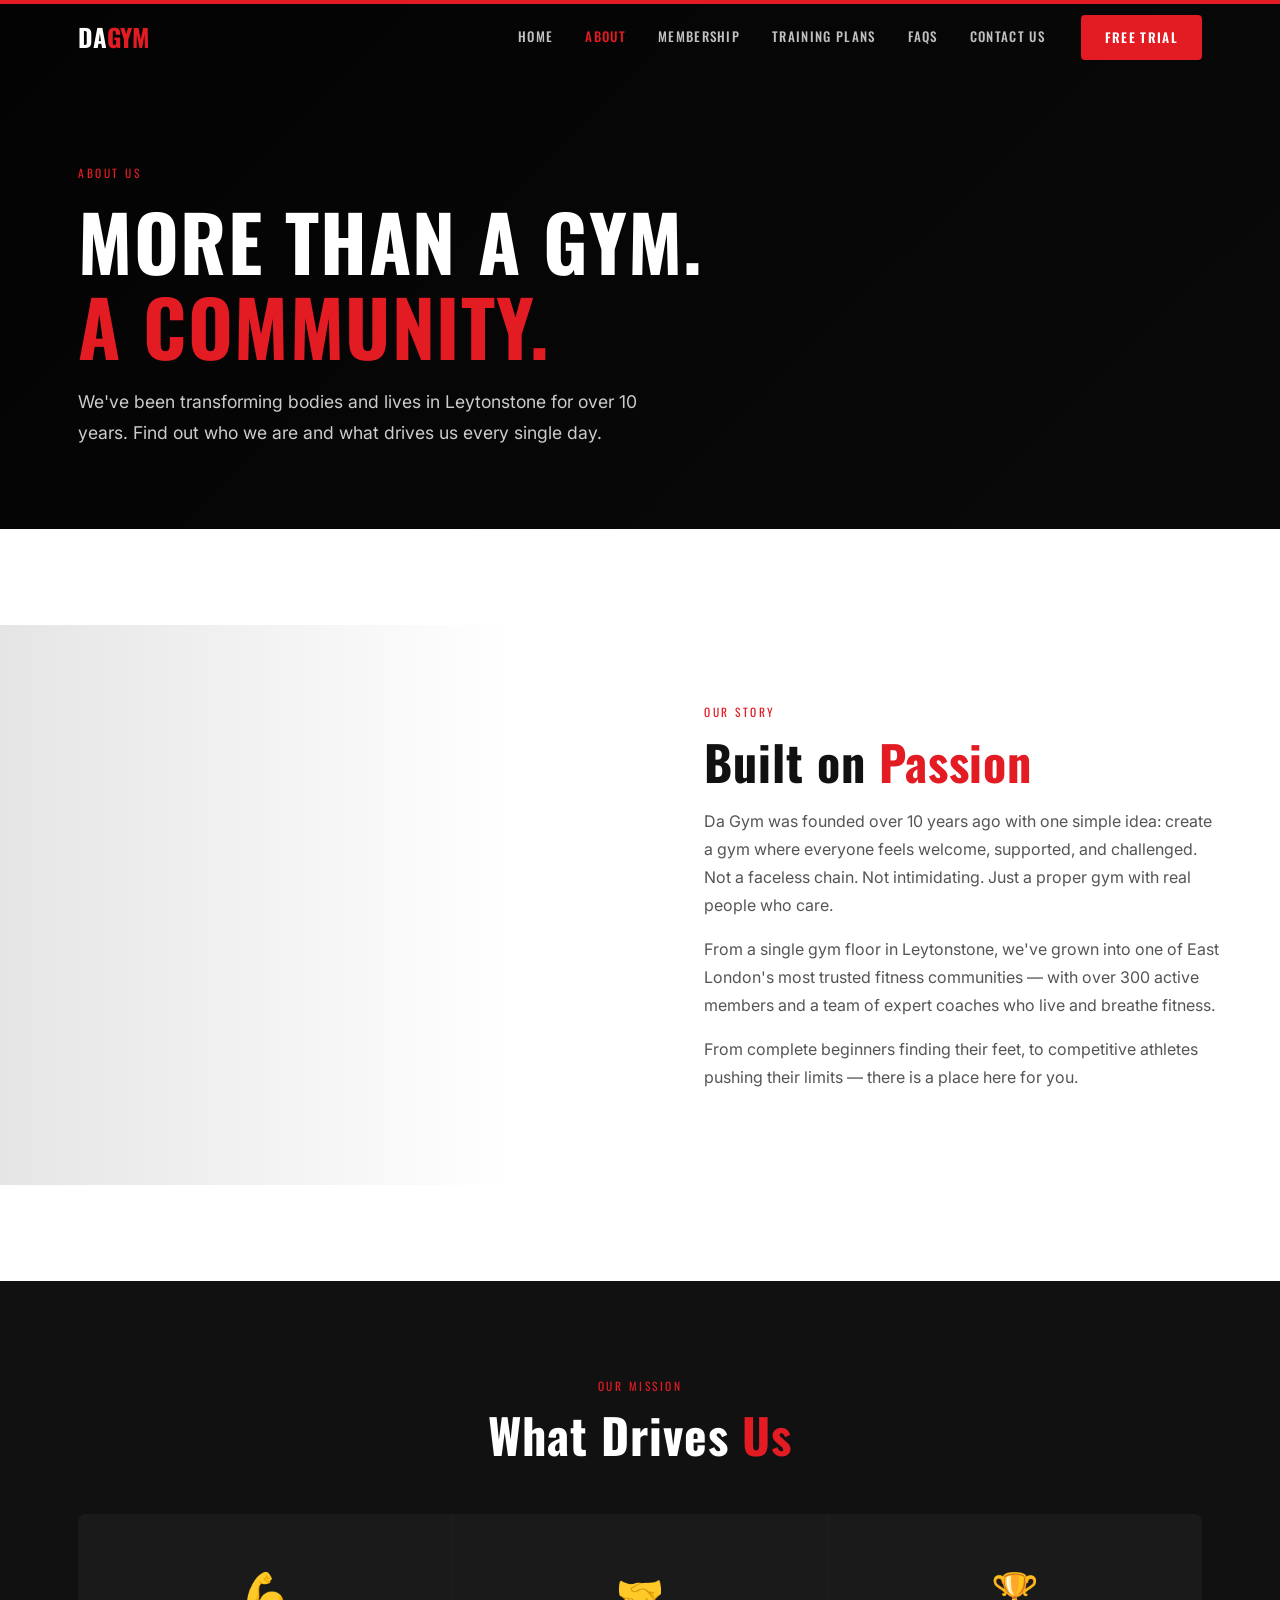
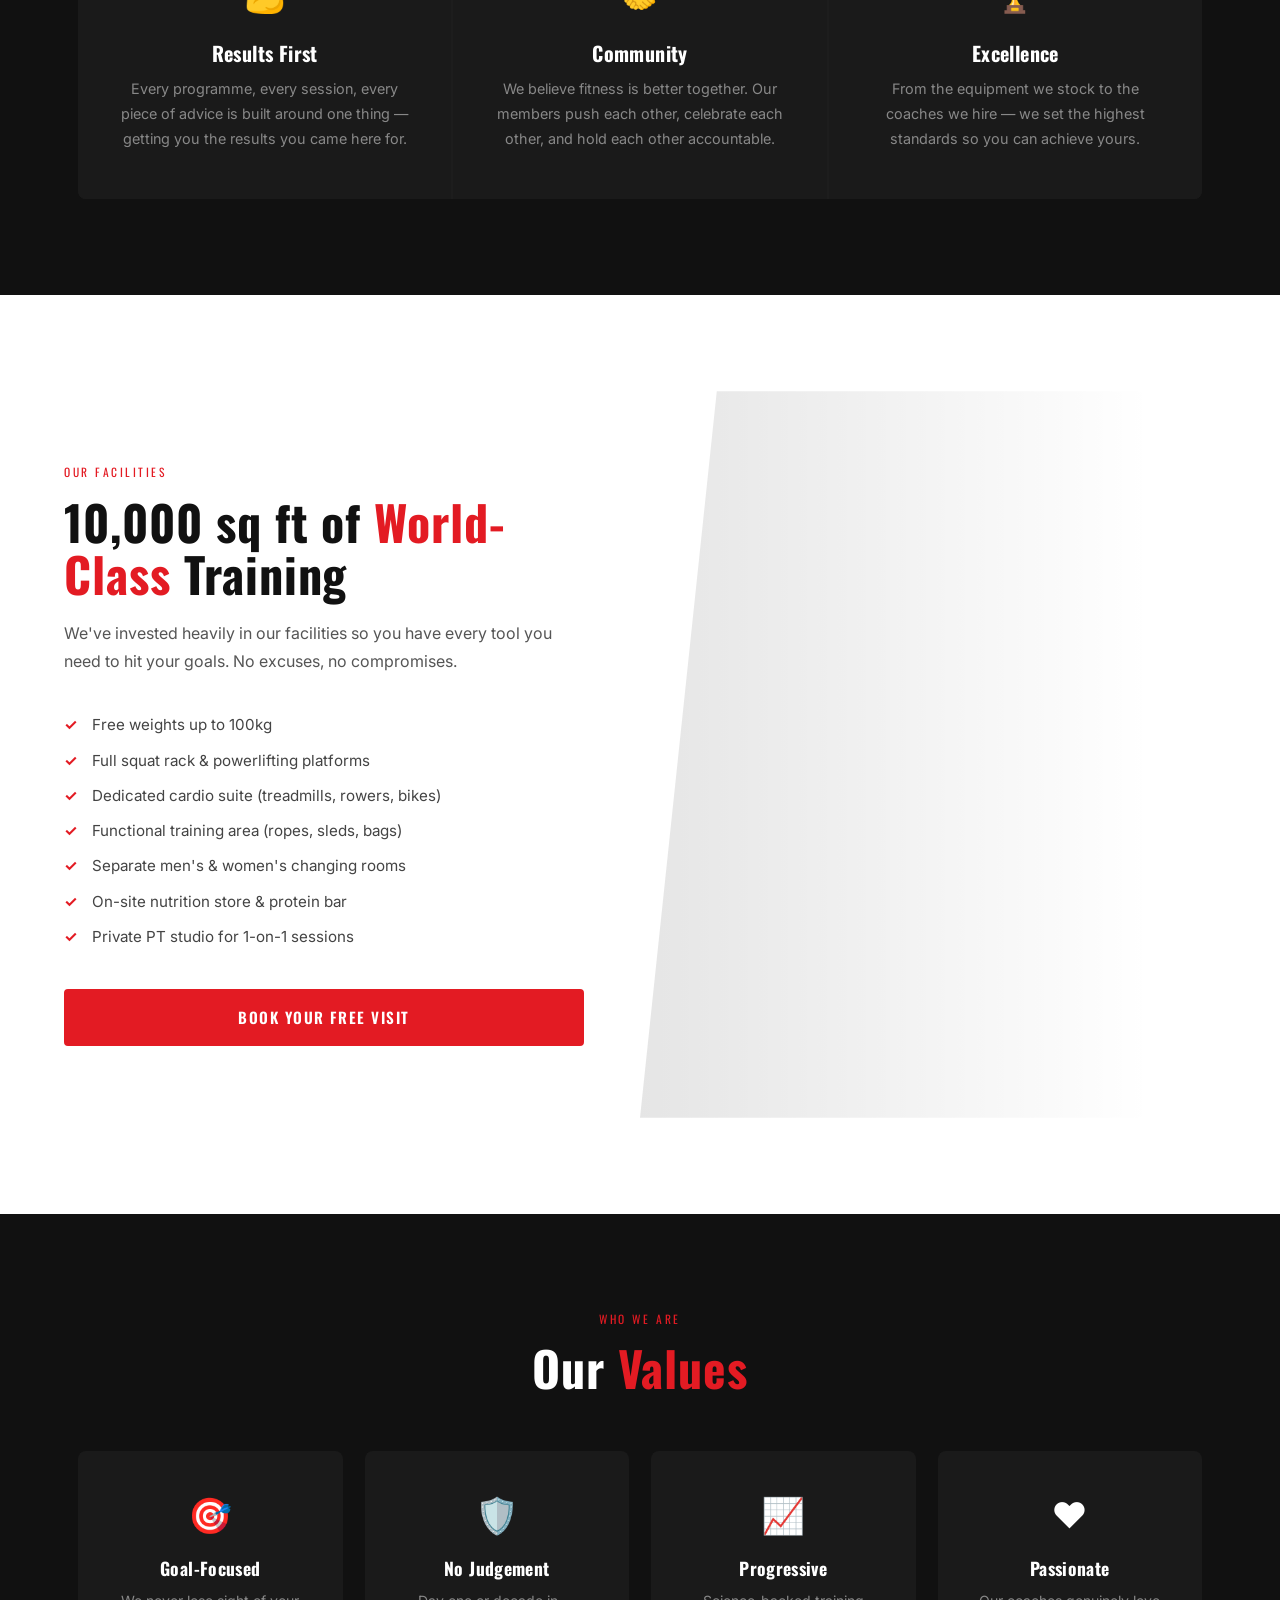
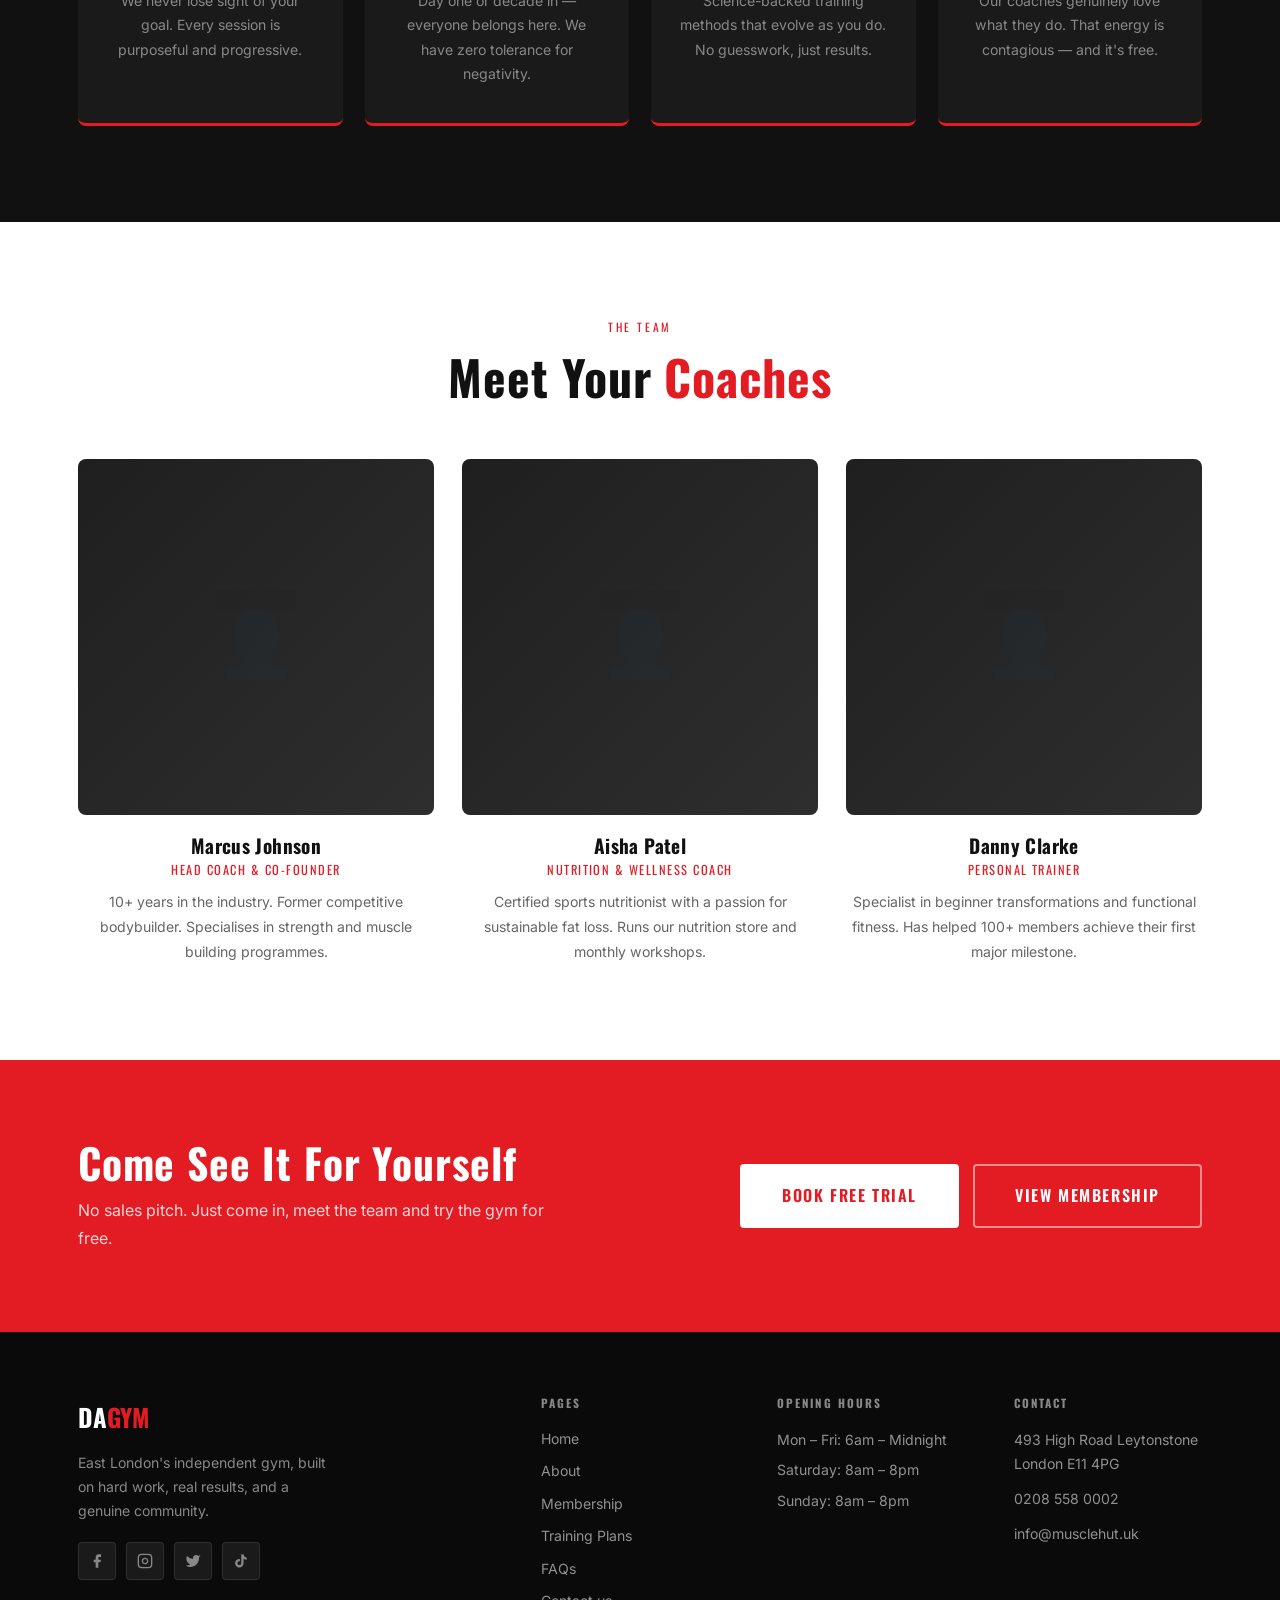
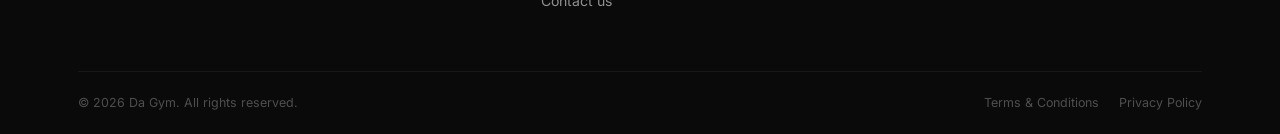
==== commit 4eabce9b: "Add files via upload" ====
--- a/about.html
+++ b/about.html
@@ -3,8 +3,8 @@
 <head>
   <meta charset="UTF-8" />
   <meta name="viewport" content="width=device-width, initial-scale=1.0" />
-  <title>About Us | Muscle Hut Gym Leytonstone</title>
-  <meta name="description" content="Learn about Muscle Hut Gym — our story, our coaches, and our mission to help every member achieve their fitness goals in Leytonstone." />
+  <title>About Us | Da Gym Leytonstone</title>
+  <meta name="description" content="Learn about Da Gym — our story, our coaches, and our mission to help every member achieve their fitness goals in Leytonstone." />
   <link rel="preconnect" href="https://fonts.googleapis.com" />
   <link rel="preconnect" href="https://fonts.gstatic.com" crossorigin />
   <link href="https://fonts.googleapis.com/css2?family=Oswald:wght@400;500;600;700&family=Inter:wght@300;400;500;600&display=swap" rel="stylesheet" />
@@ -102,7 +102,7 @@
   <!-- NAV -->
   <nav id="navbar">
     <div class="nav-inner">
-      <a href="index.html" class="logo"><span class="logo-muscle">MUSCLE</span><span class="logo-hut">HUT</span></a>
+      <a href="index.html" class="logo"><span class="logo-muscle">DA</span><span class="logo-hut">GYM</span></a>
       <ul class="nav-links">
         <li><a href="index.html">Home</a></li>
         <li><a href="about.html" class="active">About</a></li>
@@ -143,7 +143,7 @@
       <div class="slide-text-panel">
         <span class="section-eyebrow">OUR STORY</span>
         <h2>Built on <span class="text-red">Passion</span></h2>
-        <p>Muscle Hut was founded over 10 years ago with one simple idea: create a gym where everyone feels welcome, supported, and challenged. Not a faceless chain. Not intimidating. Just a proper gym with real people who care.</p>
+        <p>Da Gym was founded over 10 years ago with one simple idea: create a gym where everyone feels welcome, supported, and challenged. Not a faceless chain. Not intimidating. Just a proper gym with real people who care.</p>
         <p>From a single gym floor in Leytonstone, we've grown into one of East London's most trusted fitness communities — with over 300 active members and a team of expert coaches who live and breathe fitness.</p>
         <p>From complete beginners finding their feet, to competitive athletes pushing their limits — there is a place here for you.</p>
       </div>
@@ -290,13 +290,13 @@
     <div class="container">
       <div class="footer-top">
         <div class="footer-brand">
-          <a href="index.html" class="logo"><span class="logo-muscle">MUSCLE</span><span class="logo-hut">HUT</span></a>
+          <a href="index.html" class="logo"><span class="logo-muscle">DA</span><span class="logo-hut">GYM</span></a>
           <p>East London's independent gym, built on hard work, real results, and a genuine community.</p>
           <div class="social-links" style="margin-top:20px;">
-            <a href="https://www.facebook.com/p/Muscle-Hut-Gym-Leytonstone-100083789829434/" target="_blank" rel="noopener" class="social-btn" aria-label="Facebook"><svg viewBox="0 0 24 24" fill="currentColor"><path d="M18 2h-3a5 5 0 0 0-5 5v3H7v4h3v8h4v-8h3l1-4h-4V7a1 1 0 0 1 1-1h3z"/></svg></a>
-            <a href="https://www.instagram.com/musclehutleytonstone/" target="_blank" rel="noopener" class="social-btn" aria-label="Instagram"><svg viewBox="0 0 24 24" fill="none" stroke="currentColor" stroke-width="2"><rect x="2" y="2" width="20" height="20" rx="5"/><path d="M16 11.37A4 4 0 1 1 12.63 8 4 4 0 0 1 16 11.37z"/><line x1="17.5" y1="6.5" x2="17.51" y2="6.5"/></svg></a>
-            <a href="https://x.com/muscle_hut" target="_blank" rel="noopener" class="social-btn" aria-label="X (Twitter)"><svg viewBox="0 0 24 24" fill="currentColor"><path d="M23 3a10.9 10.9 0 0 1-3.14 1.53 4.48 4.48 0 0 0-7.86 3v1A10.66 10.66 0 0 1 3 4s-4 9 5 13a11.64 11.64 0 0 1-7 2c9 5 20 0 20-11.5a4.5 4.5 0 0 0-.08-.83A7.72 7.72 0 0 0 23 3z"/></svg></a>
-            <a href="https://www.tiktok.com/@musclehutleytonstone_" target="_blank" rel="noopener" class="social-btn" aria-label="TikTok"><svg viewBox="0 0 24 24" fill="currentColor"><path d="M19.59 6.69a4.83 4.83 0 0 1-3.77-4.25V2h-3.45v13.67a2.89 2.89 0 0 1-2.88 2.5 2.89 2.89 0 0 1-2.89-2.89 2.89 2.89 0 0 1 2.89-2.89c.28 0 .54.04.79.1V9.01a6.33 6.33 0 0 0-.79-.05 6.34 6.34 0 0 0-6.34 6.34 6.34 6.34 0 0 0 6.34 6.34 6.34 6.34 0 0 0 6.33-6.34V8.69a8.18 8.18 0 0 0 4.78 1.52V6.73a4.85 4.85 0 0 1-1.01-.04z"/></svg></a>
+            <a href="#" target="_blank" rel="noopener" class="social-btn" aria-label="Facebook"><svg viewBox="0 0 24 24" fill="currentColor"><path d="M18 2h-3a5 5 0 0 0-5 5v3H7v4h3v8h4v-8h3l1-4h-4V7a1 1 0 0 1 1-1h3z"/></svg></a>
+            <a href="#" target="_blank" rel="noopener" class="social-btn" aria-label="Instagram"><svg viewBox="0 0 24 24" fill="none" stroke="currentColor" stroke-width="2"><rect x="2" y="2" width="20" height="20" rx="5"/><path d="M16 11.37A4 4 0 1 1 12.63 8 4 4 0 0 1 16 11.37z"/><line x1="17.5" y1="6.5" x2="17.51" y2="6.5"/></svg></a>
+            <a href="#" target="_blank" rel="noopener" class="social-btn" aria-label="X (Twitter)"><svg viewBox="0 0 24 24" fill="currentColor"><path d="M23 3a10.9 10.9 0 0 1-3.14 1.53 4.48 4.48 0 0 0-7.86 3v1A10.66 10.66 0 0 1 3 4s-4 9 5 13a11.64 11.64 0 0 1-7 2c9 5 20 0 20-11.5a4.5 4.5 0 0 0-.08-.83A7.72 7.72 0 0 0 23 3z"/></svg></a>
+            <a href="#" target="_blank" rel="noopener" class="social-btn" aria-label="TikTok"><svg viewBox="0 0 24 24" fill="currentColor"><path d="M19.59 6.69a4.83 4.83 0 0 1-3.77-4.25V2h-3.45v13.67a2.89 2.89 0 0 1-2.88 2.5 2.89 2.89 0 0 1-2.89-2.89 2.89 2.89 0 0 1 2.89-2.89c.28 0 .54.04.79.1V9.01a6.33 6.33 0 0 0-.79-.05 6.34 6.34 0 0 0-6.34 6.34 6.34 6.34 0 0 0 6.34 6.34 6.34 6.34 0 0 0 6.33-6.34V8.69a8.18 8.18 0 0 0 4.78 1.52V6.73a4.85 4.85 0 0 1-1.01-.04z"/></svg></a>
           </div>
         </div>
         <div class="footer-col"><h4>Pages</h4><a href="index.html">Home</a><a href="about.html">About</a><a href="membership.html">Membership</a><a href="training-plans.html">Training Plans</a><a href="faqs.html">FAQs</a><a href="contact.html">Contact us</a></div>
@@ -304,7 +304,7 @@
         <div class="footer-col"><h4>Contact</h4><p>493 High Road Leytonstone<br />London E11 4PG</p><p style="margin-top:10px;"><a href="tel:02085580002" style="color:rgba(255,255,255,0.55);">0208 558 0002</a></p><p><a href="mailto:info@musclehut.uk" style="color:rgba(255,255,255,0.55);">info@musclehut.uk</a></p></div>
       </div>
       <div class="footer-bottom">
-        <p>© 2026 Muscle Hut Gym. All rights reserved.</p>
+        <p>© 2026 Da Gym. All rights reserved.</p>
         <div style="display:flex;gap:20px;"><a href="terms.html">Terms &amp; Conditions</a><a href="privacy.html">Privacy Policy</a></div>
       </div>
     </div>
--- a/style.css
+++ b/style.css
@@ -1,5 +1,5 @@
 /* ============================================
-   MUSCLE HUT — GLOBAL STYLES
+   DA GYM — GLOBAL STYLES
    ============================================ */
 
 :root {
@@ -429,14 +429,15 @@
   background: rgba(10,10,10,0.97);
   border-top: 1px solid rgba(255,255,255,0.09);
   box-shadow: 0 -4px 20px rgba(0,0,0,0.4);
+  opacity: 0;
   transform: translateY(100%);
-  transition: transform 0.3s ease;
-}
-.sticky-cta--hidden {
-  transform: translateY(100%);
-}
-.sticky-cta:not(.sticky-cta--hidden) {
+  transition: opacity 0.35s ease, transform 0.35s ease;
+  pointer-events: none;
+}
+.sticky-cta--visible {
+  opacity: 1;
   transform: translateY(0);
+  pointer-events: auto;
 }
 
 /* ============================================
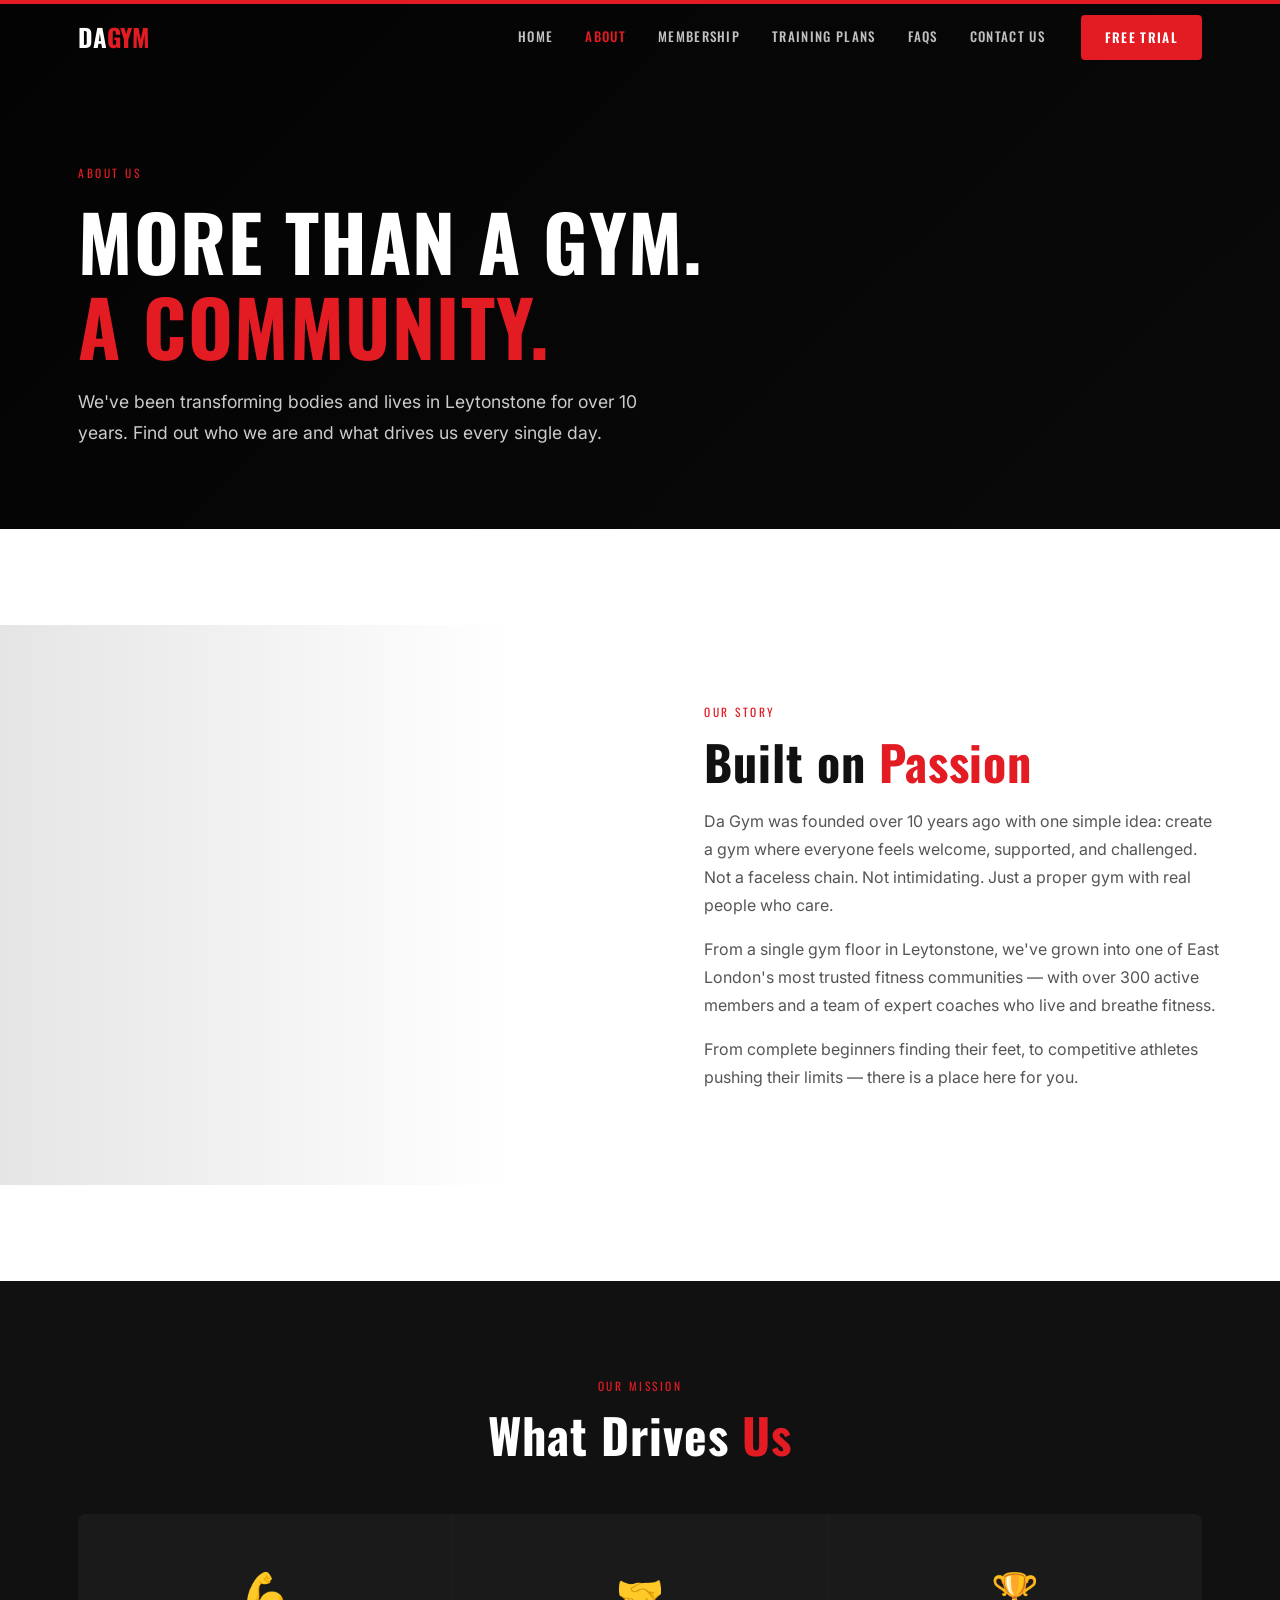
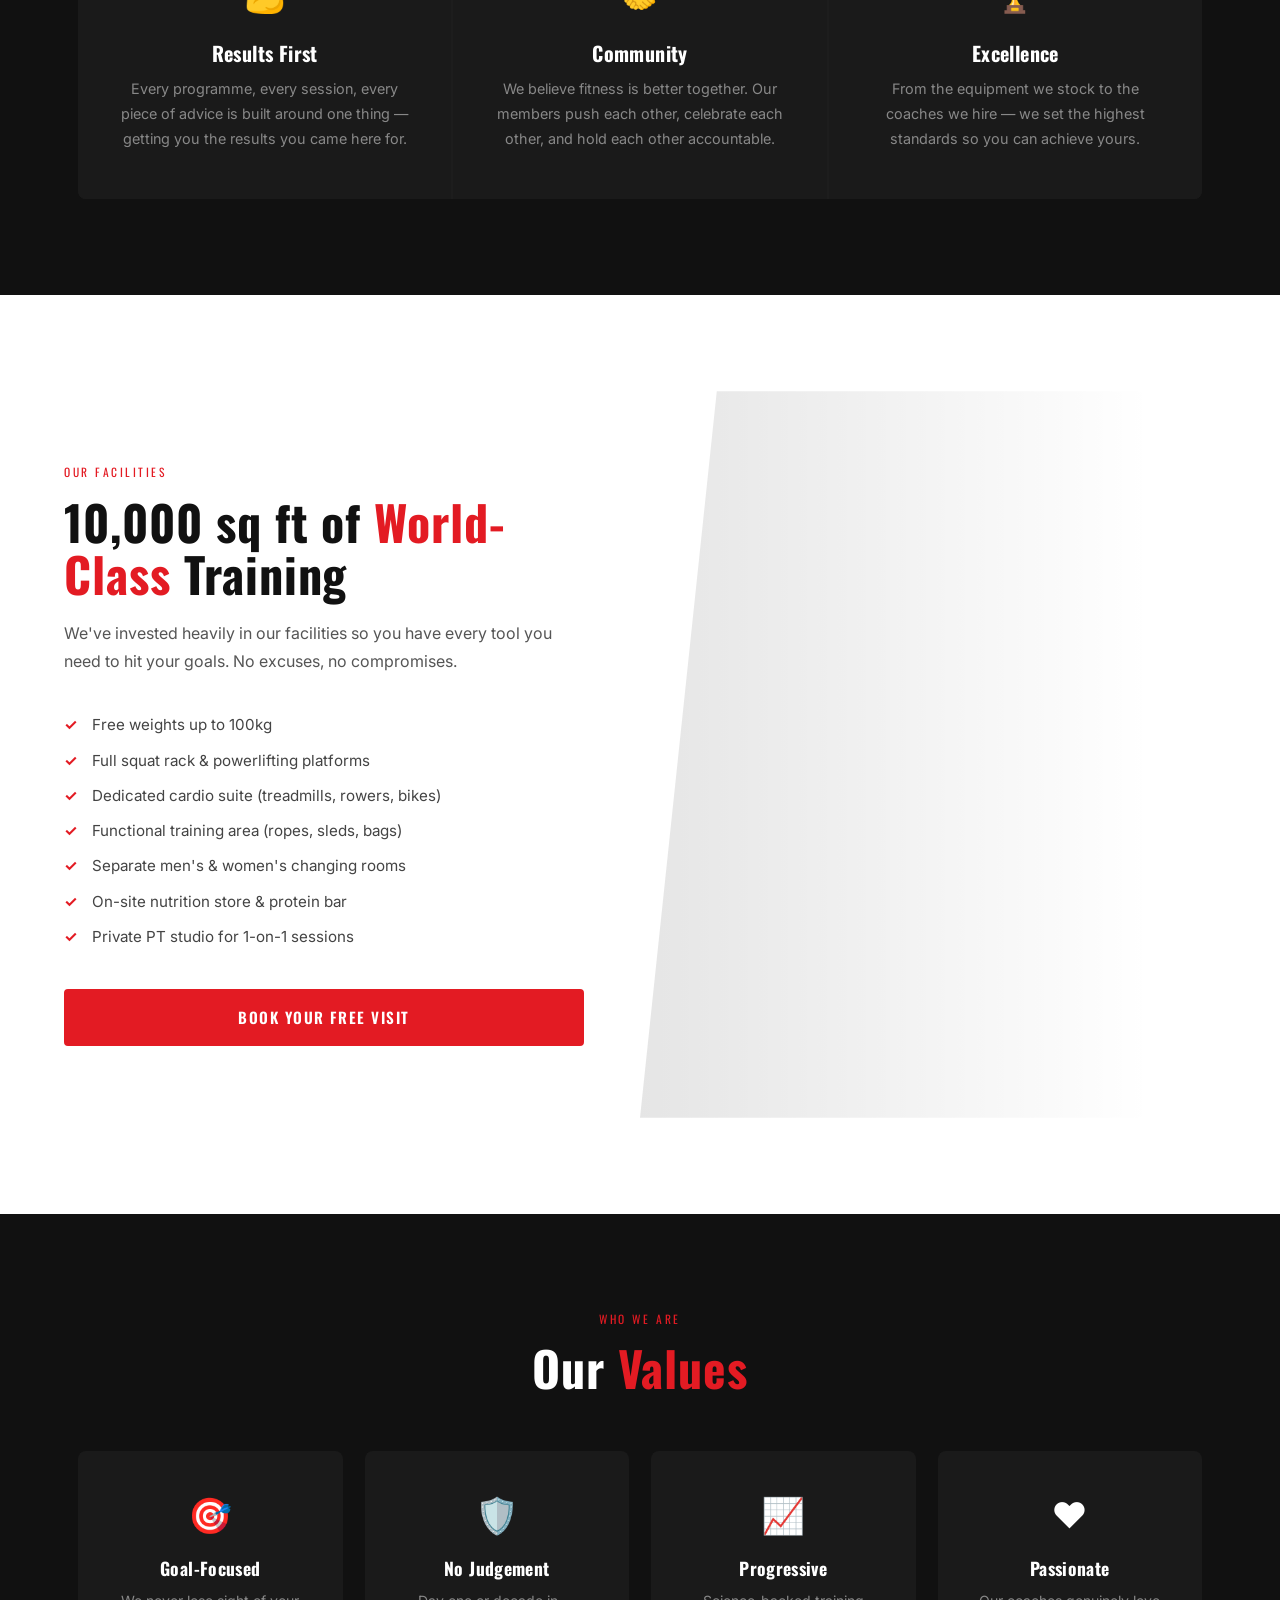
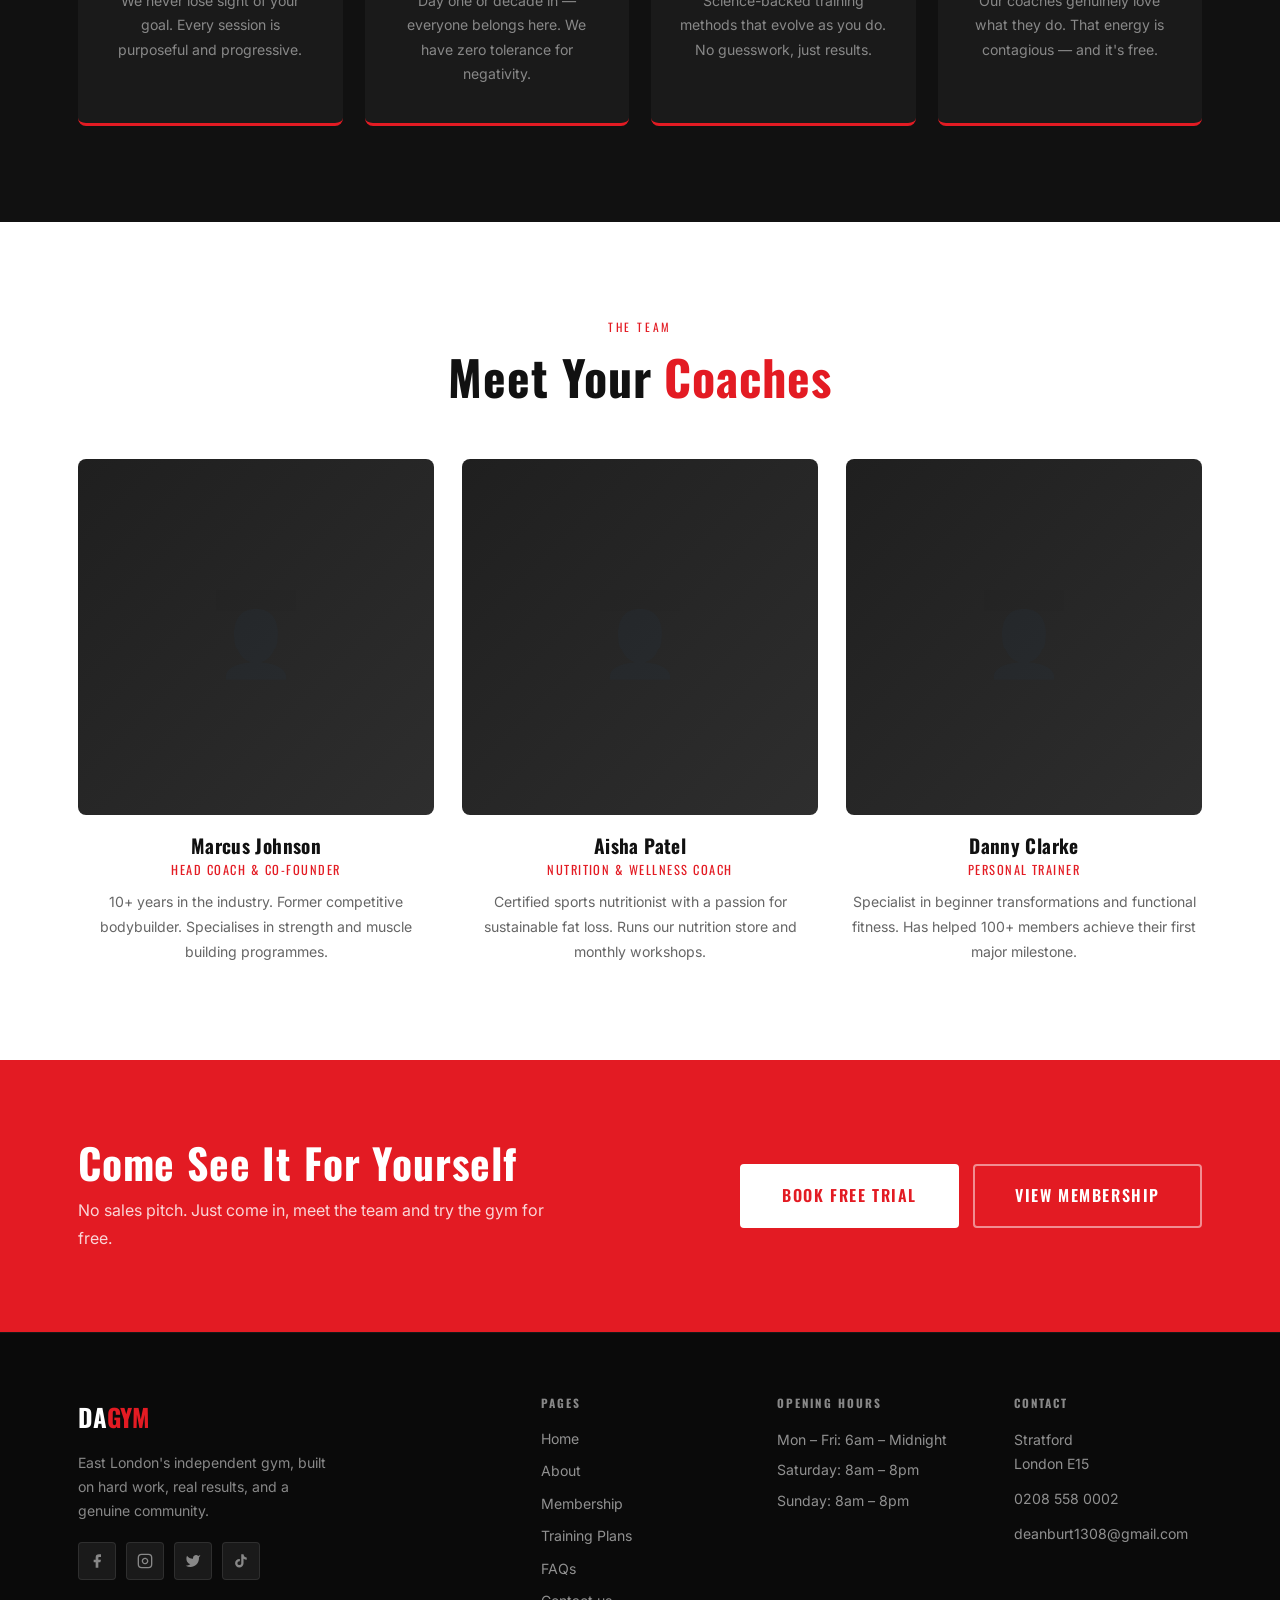
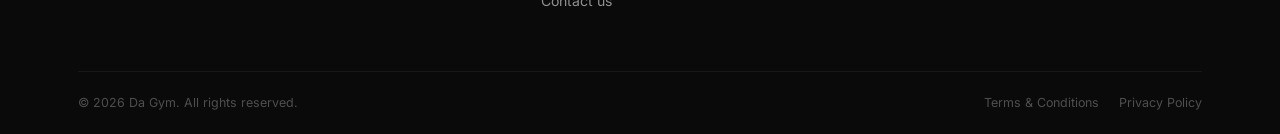
==== commit 8a6f348e: "Add files via upload" ====
--- a/about.html
+++ b/about.html
@@ -301,7 +301,7 @@
         </div>
         <div class="footer-col"><h4>Pages</h4><a href="index.html">Home</a><a href="about.html">About</a><a href="membership.html">Membership</a><a href="training-plans.html">Training Plans</a><a href="faqs.html">FAQs</a><a href="contact.html">Contact us</a></div>
         <div class="footer-col"><h4>Opening Hours</h4><p>Mon – Fri: 6am – Midnight</p><p>Saturday: 8am – 8pm</p><p>Sunday: 8am – 8pm</p></div>
-        <div class="footer-col"><h4>Contact</h4><p>493 High Road Leytonstone<br />London E11 4PG</p><p style="margin-top:10px;"><a href="tel:02085580002" style="color:rgba(255,255,255,0.55);">0208 558 0002</a></p><p><a href="mailto:info@musclehut.uk" style="color:rgba(255,255,255,0.55);">info@musclehut.uk</a></p></div>
+        <div class="footer-col"><h4>Contact</h4><p>Stratford<br />London E15</p><p style="margin-top:10px;"><a href="tel:02085580002" style="color:rgba(255,255,255,0.55);">0208 558 0002</a></p><p><a href="mailto:deanburt1308@gmail.com" style="color:rgba(255,255,255,0.55);">deanburt1308@gmail.com</a></p></div>
       </div>
       <div class="footer-bottom">
         <p>© 2026 Da Gym. All rights reserved.</p>
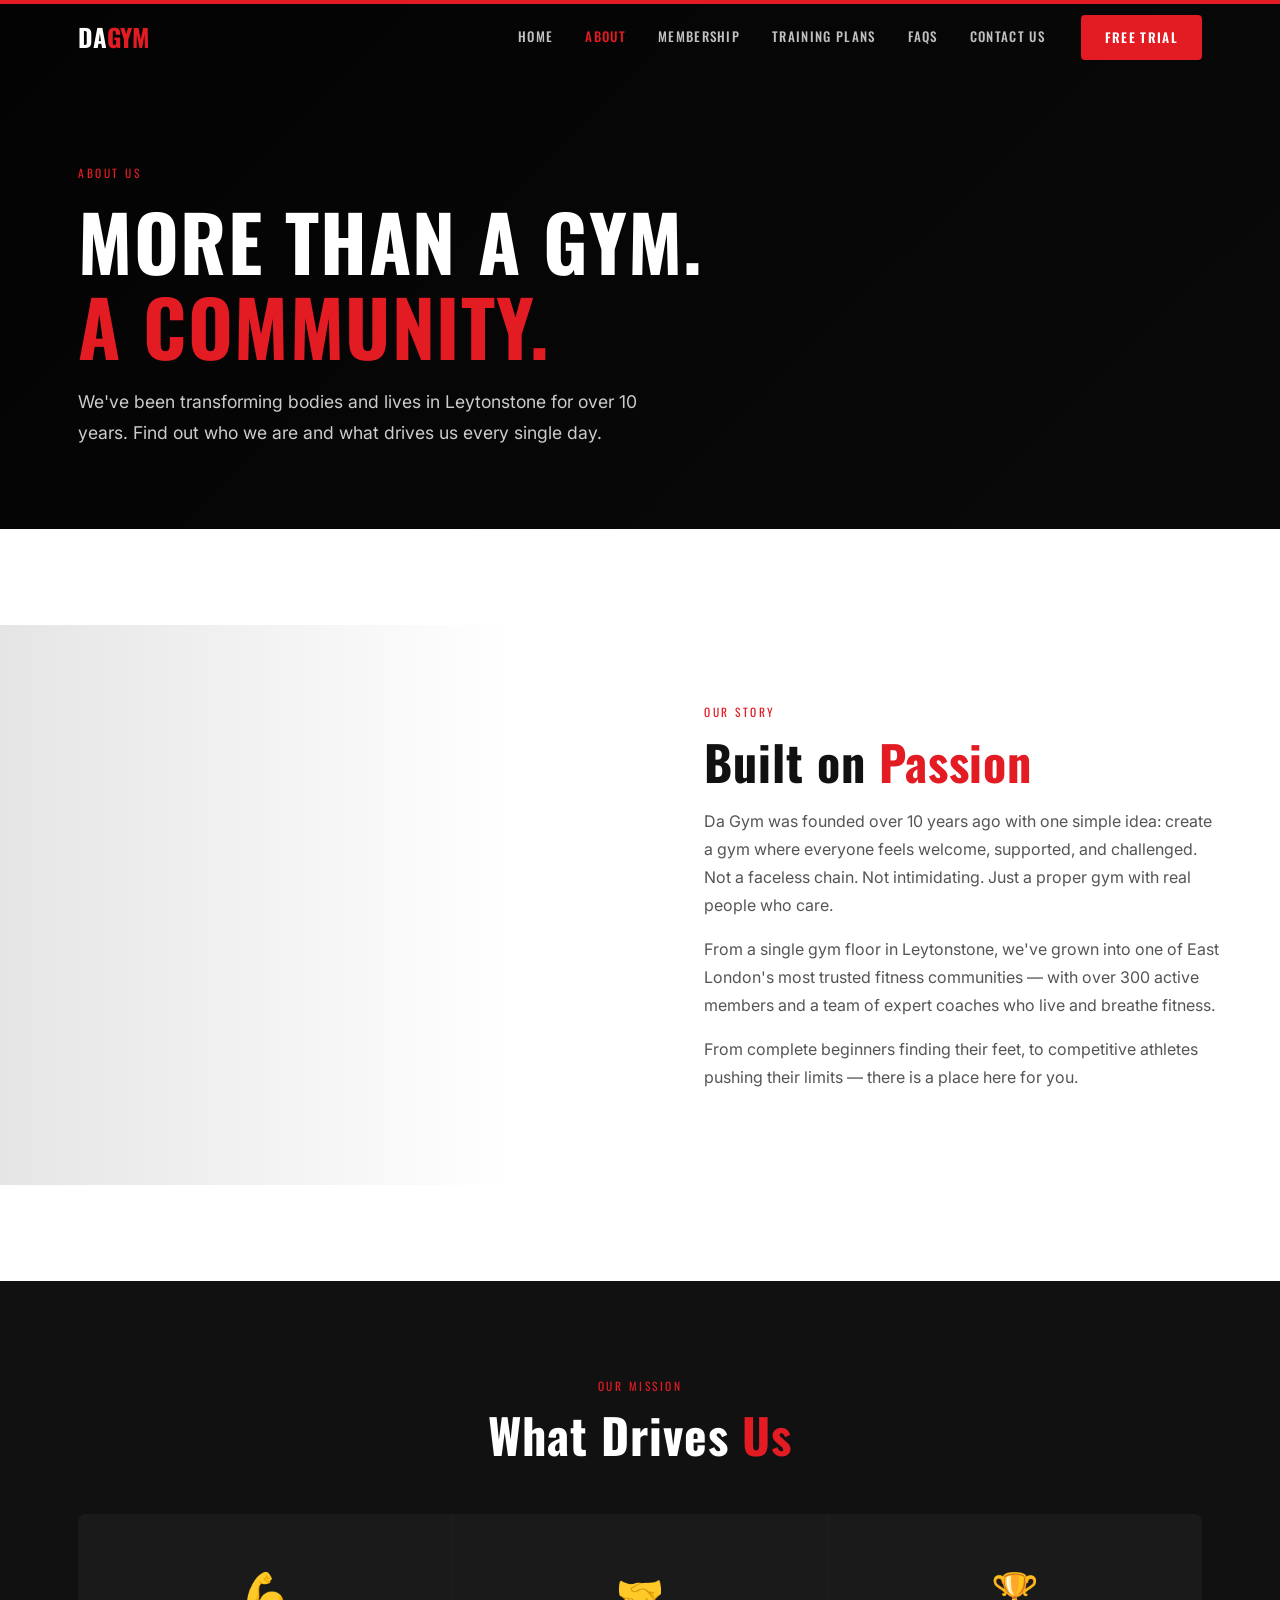
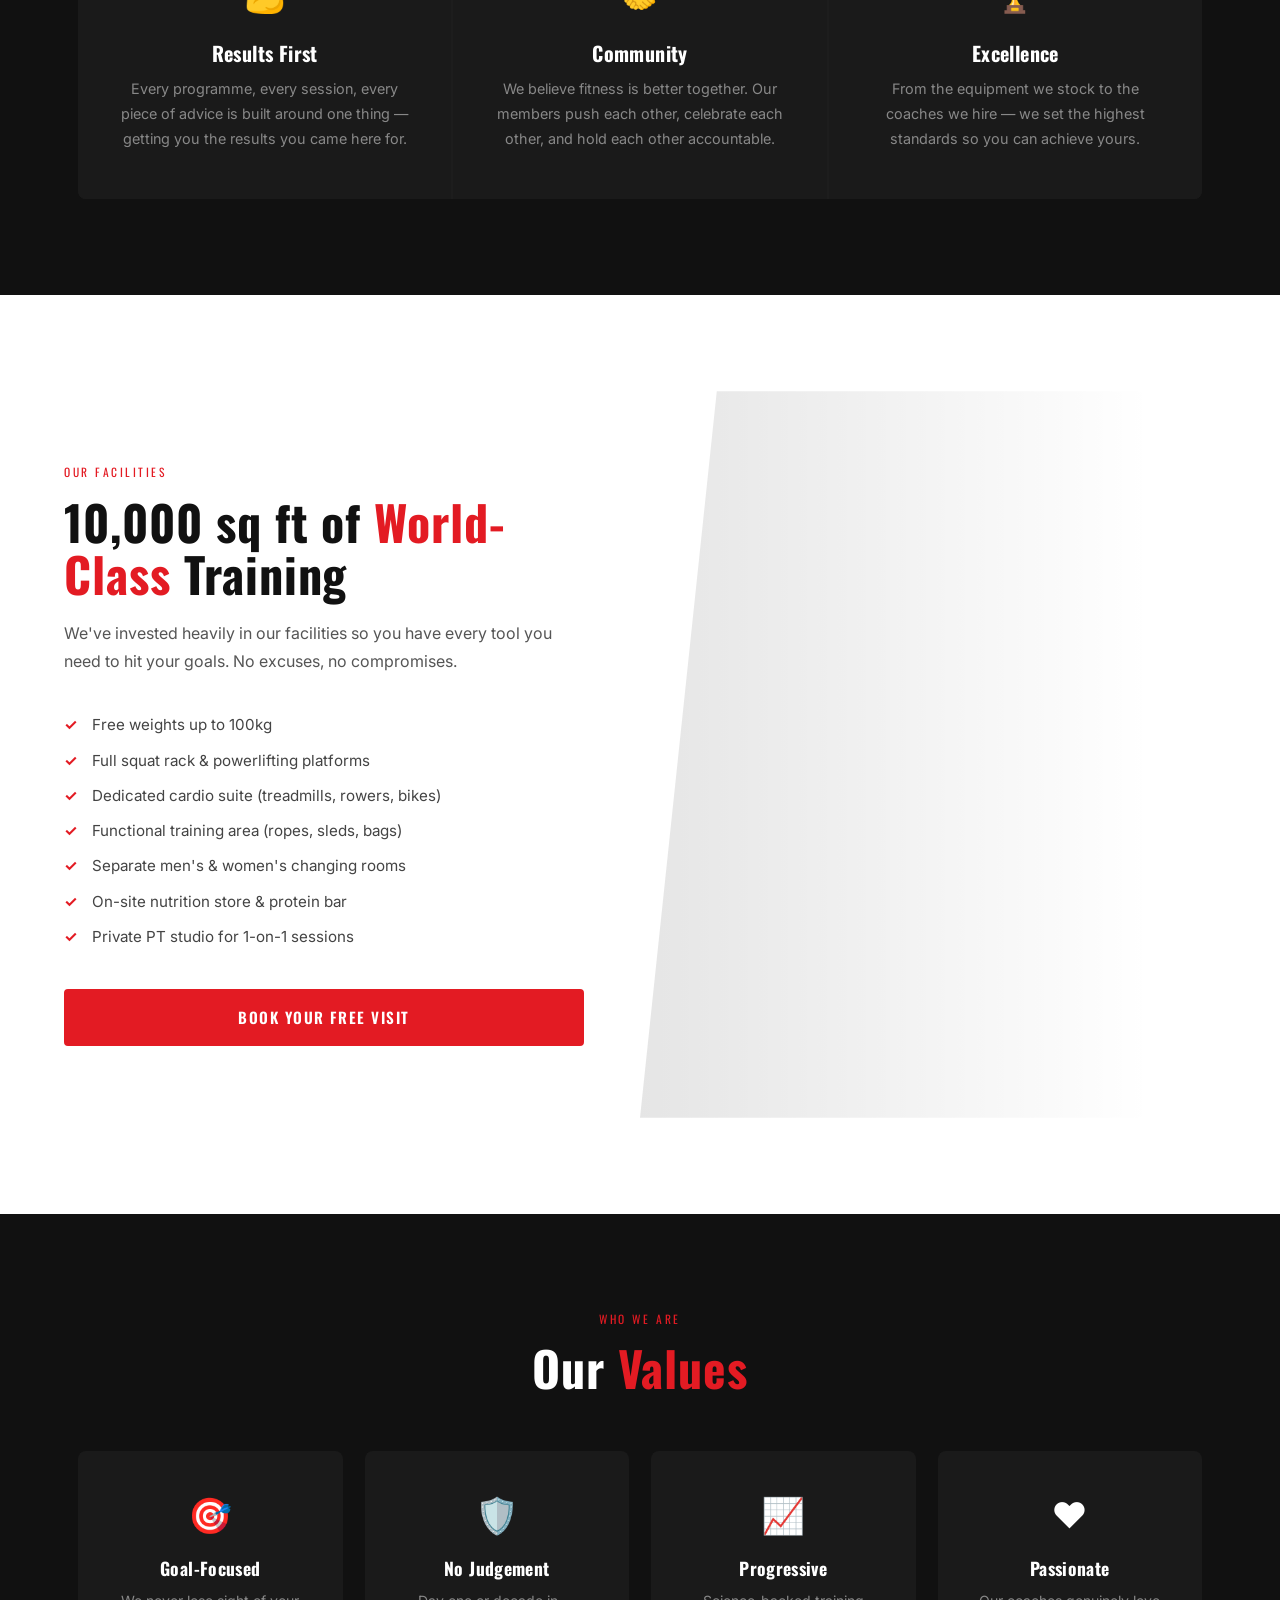
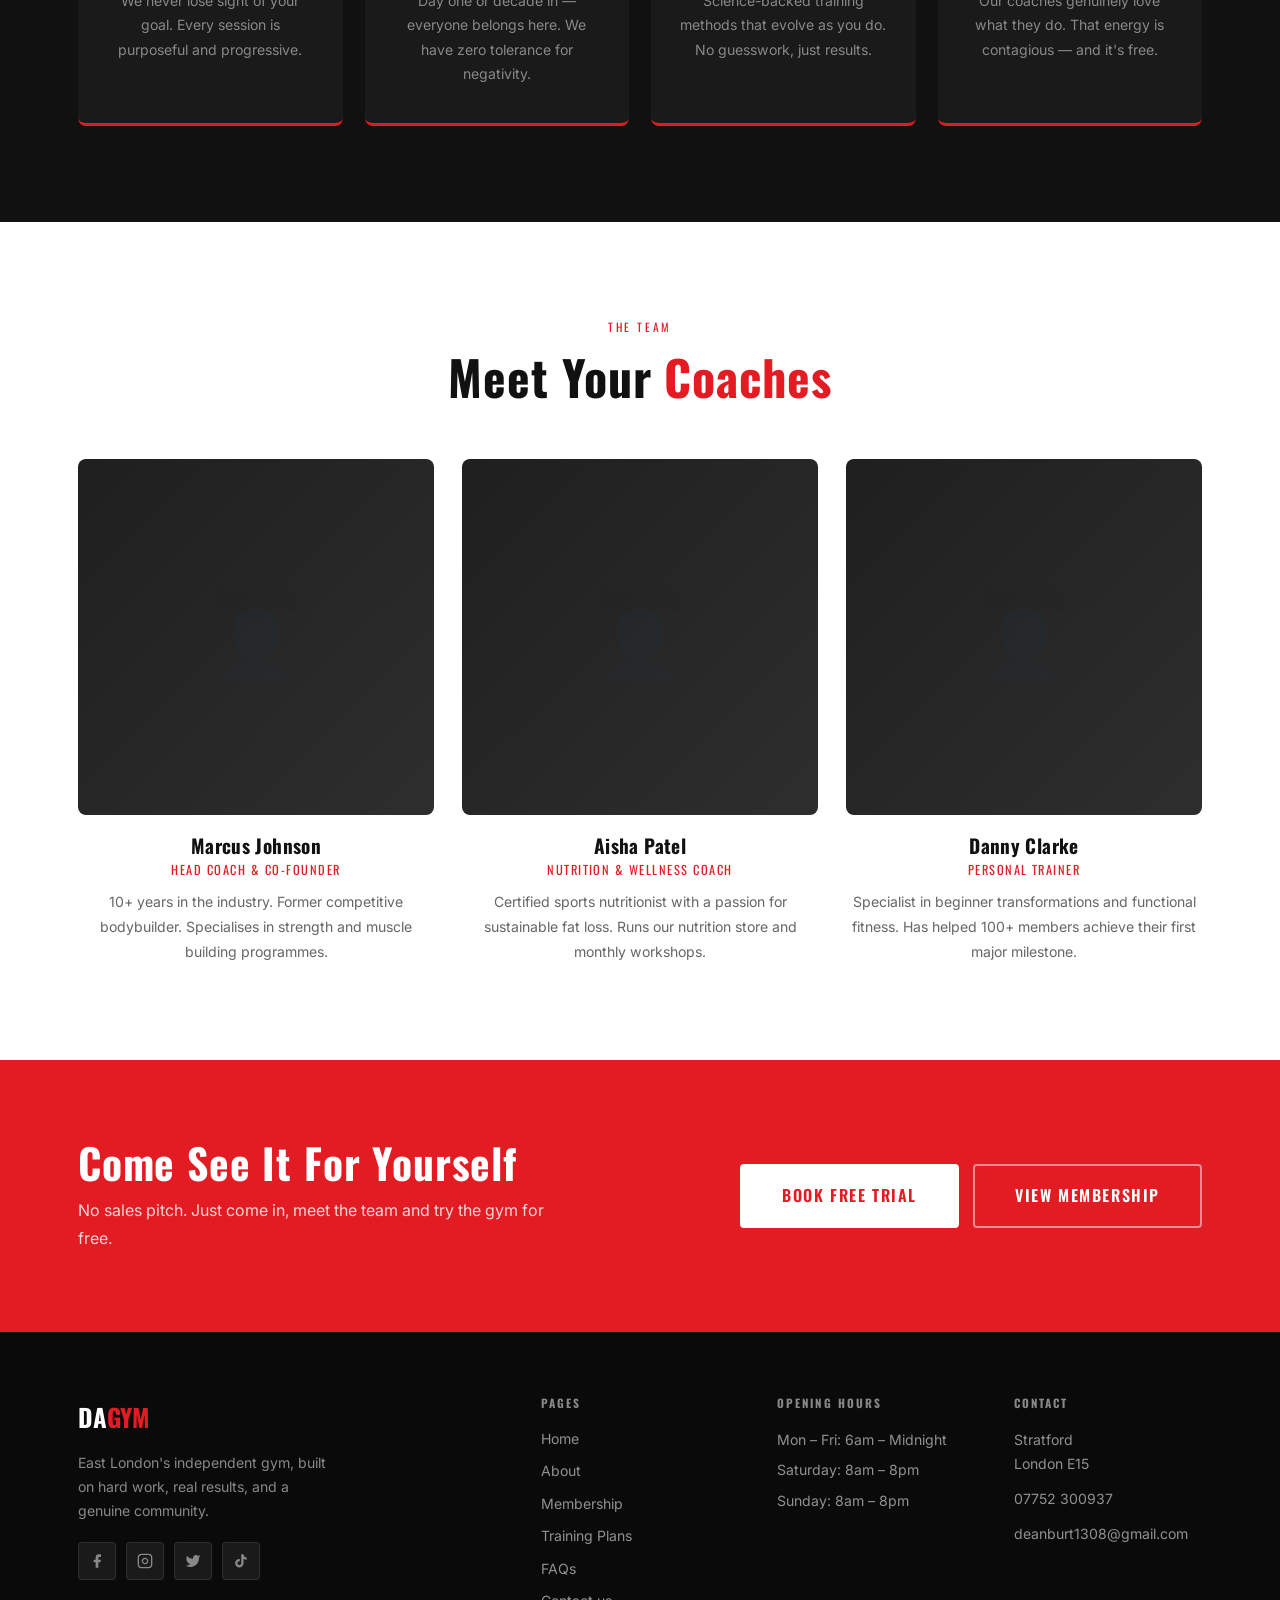
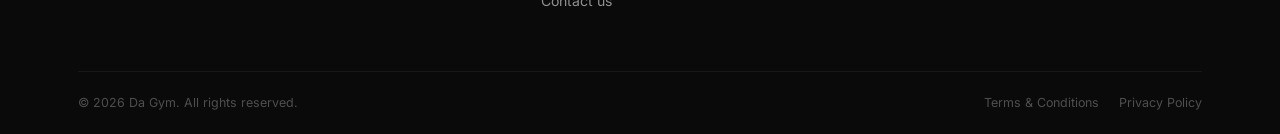
==== commit 533298de: "Add files via upload" ====
--- a/about.html
+++ b/about.html
@@ -301,7 +301,7 @@
         </div>
         <div class="footer-col"><h4>Pages</h4><a href="index.html">Home</a><a href="about.html">About</a><a href="membership.html">Membership</a><a href="training-plans.html">Training Plans</a><a href="faqs.html">FAQs</a><a href="contact.html">Contact us</a></div>
         <div class="footer-col"><h4>Opening Hours</h4><p>Mon – Fri: 6am – Midnight</p><p>Saturday: 8am – 8pm</p><p>Sunday: 8am – 8pm</p></div>
-        <div class="footer-col"><h4>Contact</h4><p>Stratford<br />London E15</p><p style="margin-top:10px;"><a href="tel:02085580002" style="color:rgba(255,255,255,0.55);">0208 558 0002</a></p><p><a href="mailto:deanburt1308@gmail.com" style="color:rgba(255,255,255,0.55);">deanburt1308@gmail.com</a></p></div>
+        <div class="footer-col"><h4>Contact</h4><p>Stratford<br />London E15</p><p style="margin-top:10px;"><a href="tel:07752300937" style="color:rgba(255,255,255,0.55);">07752 300937</a></p><p><a href="mailto:deanburt1308@gmail.com" style="color:rgba(255,255,255,0.55);">deanburt1308@gmail.com</a></p></div>
       </div>
       <div class="footer-bottom">
         <p>© 2026 Da Gym. All rights reserved.</p>
